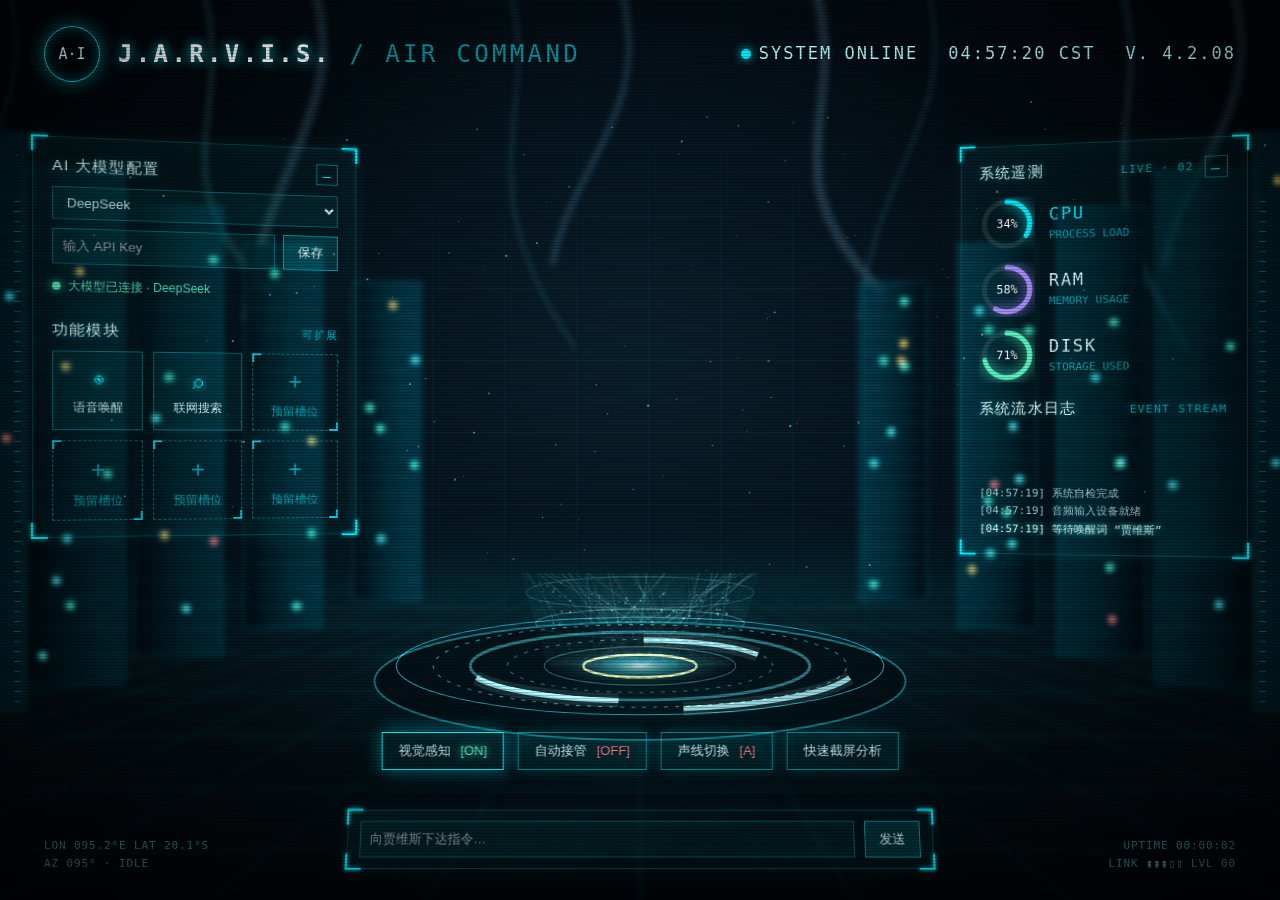
==== web_fullscreen_ui/index.html @ b46a2b18 "feat: initial Jarvis desktop core upload" ====
<!DOCTYPE html>
<html lang="zh-CN">
<head>
<meta charset="UTF-8">
<meta name="viewport" content="width=device-width, initial-scale=1">
<title>J.A.R.V.I.S / AIR COMMAND</title>
<script>window.__JARVIS_ERRORS__=window.__JARVIS_ERRORS__||[];addEventListener("error",function(e){window.__JARVIS_ERRORS__.push(String((e&&e.message)||"error"));});addEventListener("unhandledrejection",function(e){window.__JARVIS_ERRORS__.push(String((e&&e.reason&&e.reason.message)||(e&&e.reason)||"rejection"));});</script>
<style id="tw-preflight">
/*
1. Prevent padding and border from affecting element width. (https://github.com/mozdevs/cssremedy/issues/4)
2. Allow adding a border to an element by just adding a border-width. (https://github.com/tailwindcss/tailwindcss/pull/116)
*/

*,
::before,
::after {
  box-sizing: border-box; /* 1 */
  border-width: 0; /* 2 */
  border-style: solid; /* 2 */
  border-color: currentColor; /* 2 */
}

::before,
::after {
  --tw-content: '';
}

/*
1. Use a consistent sensible line-height in all browsers.
2. Prevent adjustments of font size after orientation changes in iOS.
3. Use a more readable tab size.
4. Use the user's configured `sans` font-family by default.
5. Use the user's configured `sans` font-feature-settings by default.
6. Use the user's configured `sans` font-variation-settings by default.
7. Disable tap highlights on iOS
*/

html,
:host {
  line-height: 1.5; /* 1 */
  -webkit-text-size-adjust: 100%; /* 2 */
  -moz-tab-size: 4; /* 3 */
  tab-size: 4; /* 3 */
  font-family: ui-sans-serif, system-ui, sans-serif, "Apple Color Emoji", "Segoe UI Emoji", "Segoe UI Symbol", "Noto Color Emoji"; /* 4 */
  font-feature-settings: normal; /* 5 */
  font-variation-settings: normal; /* 6 */
  -webkit-tap-highlight-color: transparent; /* 7 */
}

/*
1. Remove the margin in all browsers.
2. Inherit line-height from `html` so users can set them as a class directly on the `html` element.
*/

body {
  margin: 0; /* 1 */
  line-height: inherit; /* 2 */
}

/*
1. Add the correct height in Firefox.
2. Correct the inheritance of border color in Firefox. (https://bugzilla.mozilla.org/show_bug.cgi?id=190655)
3. Ensure horizontal rules are visible by default.
*/

hr {
  height: 0; /* 1 */
  color: inherit; /* 2 */
  border-top-width: 1px; /* 3 */
}

/*
Add the correct text decoration in Chrome, Edge, and Safari.
*/

abbr:where([title]) {
  text-decoration: underline dotted;
}

/*
Remove the default font size and weight for headings.
*/

h1,
h2,
h3,
h4,
h5,
h6 {
  font-size: inherit;
  font-weight: inherit;
}

/*
Reset links to optimize for opt-in styling instead of opt-out.
*/

a {
  color: inherit;
  text-decoration: inherit;
}

/*
Add the correct font weight in Edge and Safari.
*/

b,
strong {
  font-weight: bolder;
}

/*
1. Use the user's configured `mono` font-family by default.
2. Use the user's configured `mono` font-feature-settings by default.
3. Use the user's configured `mono` font-variation-settings by default.
4. Correct the odd `em` font sizing in all browsers.
*/

code,
kbd,
samp,
pre {
  font-family: ui-monospace, SFMono-Regular, Menlo, Monaco, Consolas, "Liberation Mono", "Courier New", monospace; /* 1 */
  font-feature-settings: normal; /* 2 */
  font-variation-settings: normal; /* 3 */
  font-size: 1em; /* 4 */
}

/*
Add the correct font size in all browsers.
*/

small {
  font-size: 80%;
}

/*
Prevent `sub` and `sup` elements from affecting the line height in all browsers.
*/

sub,
sup {
  font-size: 75%;
  line-height: 0;
  position: relative;
  vertical-align: baseline;
}

sub {
  bottom: -0.25em;
}

sup {
  top: -0.5em;
}

/*
1. Remove text indentation from table contents in Chrome and Safari. (https://bugs.chromium.org/p/chromium/issues/detail?id=999088, https://bugs.webkit.org/show_bug.cgi?id=201297)
2. Correct table border color inheritance in all Chrome and Safari. (https://bugs.chromium.org/p/chromium/issues/detail?id=935729, https://bugs.webkit.org/show_bug.cgi?id=195016)
3. Remove gaps between table borders by default.
*/

table {
  text-indent: 0; /* 1 */
  border-color: inherit; /* 2 */
  border-collapse: collapse; /* 3 */
}

/*
1. Change the font styles in all browsers.
2. Remove the margin in Firefox and Safari.
3. Remove default padding in all browsers.
*/

button,
input,
optgroup,
select,
textarea {
  font-family: inherit; /* 1 */
  font-feature-settings: inherit; /* 1 */
  font-variation-settings: inherit; /* 1 */
  font-size: 100%; /* 1 */
  font-weight: inherit; /* 1 */
  line-height: inherit; /* 1 */
  letter-spacing: inherit; /* 1 */
  color: inherit; /* 1 */
  margin: 0; /* 2 */
  padding: 0; /* 3 */
}

/*
Remove the inheritance of text transform in Edge and Firefox.
*/

button,
select {
  text-transform: none;
}

/*
1. Correct the inability to style clickable types in iOS and Safari.
2. Remove default button styles.
*/

button,
input:where([type='button']),
input:where([type='reset']),
input:where([type='submit']) {
  -webkit-appearance: button; /* 1 */
  background-color: transparent; /* 2 */
  background-image: none; /* 2 */
}

/*
Use the modern Firefox focus style for all focusable elements.
*/

:-moz-focusring {
  outline: auto;
}

/*
Remove the additional `:invalid` styles in Firefox. (https://github.com/mozilla/gecko-dev/blob/2f9eacd9d3d995c937b4251a5557d95d494c9be1/layout/style/res/forms.css#L728-L737)
*/

:-moz-ui-invalid {
  box-shadow: none;
}

/*
Add the correct vertical alignment in Chrome and Firefox.
*/

progress {
  vertical-align: baseline;
}

/*
Correct the cursor style of increment and decrement buttons in Safari.
*/

::-webkit-inner-spin-button,
::-webkit-outer-spin-button {
  height: auto;
}

/*
1. Correct the odd appearance in Chrome and Safari.
2. Correct the outline style in Safari.
*/

[type='search'] {
  -webkit-appearance: textfield; /* 1 */
  outline-offset: -2px; /* 2 */
}

/*
Remove the inner padding in Chrome and Safari on macOS.
*/

::-webkit-search-decoration {
  -webkit-appearance: none;
}

/*
1. Correct the inability to style clickable types in iOS and Safari.
2. Change font properties to `inherit` in Safari.
*/

::-webkit-file-upload-button {
  -webkit-appearance: button; /* 1 */
  font: inherit; /* 2 */
}

/*
Add the correct display in Chrome and Safari.
*/

summary {
  display: list-item;
}

/*
Removes the default spacing and border for appropriate elements.
*/

blockquote,
dl,
dd,
h1,
h2,
h3,
h4,
h5,
h6,
hr,
figure,
p,
pre {
  margin: 0;
}

fieldset {
  margin: 0;
  padding: 0;
}

legend {
  padding: 0;
}

ol,
ul,
menu {
  list-style: none;
  margin: 0;
  padding: 0;
}

/*
Reset default styling for dialogs.
*/
dialog {
  padding: 0;
}

/*
Prevent resizing textareas horizontally by default.
*/

textarea {
  resize: vertical;
}

/*
1. Reset the default placeholder opacity in Firefox. (https://github.com/tailwindlabs/tailwindcss/issues/3300)
2. Set the default placeholder color to the user's configured gray 400 color.
*/

input::placeholder,
textarea::placeholder {
  opacity: 1; /* 1 */
  color: #9ca3af; /* 2 */
}

/*
Set the default cursor for buttons.
*/

button,
[role="button"] {
  cursor: pointer;
}

/*
Make sure disabled buttons don't get the pointer cursor.
*/
:disabled {
  cursor: default;
}

/*
1. Make replaced elements `display: block` by default. (https://github.com/mozdevs/cssremedy/issues/14)
2. Add `vertical-align: middle` to align replaced elements more sensibly by default. (https://github.com/jensimmons/cssremedy/issues/14#issuecomment-634934210)
   This can trigger a poorly considered lint error in some tools but is included by design.
*/

img,
svg,
video,
canvas,
audio,
iframe,
embed,
object {
  display: block; /* 1 */
  vertical-align: middle; /* 2 */
}

/*
Constrain images and videos to the parent width and preserve their intrinsic aspect ratio. (https://github.com/mozdevs/cssremedy/issues/14)
*/

img,
video {
  max-width: 100%;
  height: auto;
}

/* Make elements with the HTML hidden attribute stay hidden by default */
[hidden]:where(:not([hidden="until-found"])) {
  display: none;
}

</style>
<style>
:root{--c:0,240,255;--cy:#00f0ff;--vi:#a78bfa;--gr:#5af0c0;--tx:#d8fbff}
html,body{height:100%;margin:0;overflow:hidden;background:#04090f;color:var(--tx);font-family:"Noto Sans SC","PingFang SC","Microsoft YaHei",sans-serif}
body{background:radial-gradient(ellipse at 50% 40%,#0a1f2c 0%,#050f17 55%,#02070c 100%)}
#bg{position:fixed;inset:0;width:100%;height:100%;z-index:0;filter:blur(2.5px) brightness(1.1) saturate(1.1);transform:scale(1.04);will-change:transform}
#fx{position:fixed;inset:0;z-index:0}
#stage{position:fixed;inset:0;z-index:2;perspective:1600px;transform-style:preserve-3d;pointer-events:none}
#rig{position:absolute;inset:0;transform-style:preserve-3d;will-change:transform}
#rig>*{pointer-events:auto}
.mono{font-family:"JetBrains Mono","SF Mono",Consolas,monospace}
/* 光学面板：无实体填充，仅微光渐变 + 描边 + 四角角标 */
.holo{position:absolute;background:linear-gradient(160deg,rgba(var(--c),.06),rgba(var(--c),.015) 60%,rgba(var(--c),.04));border:1px solid rgba(var(--c),.2);box-shadow:0 0 16px rgba(var(--c),.07),inset 0 0 24px rgba(var(--c),.05);padding:16px 18px}
.holo::before{content:"";position:absolute;inset:-2px;pointer-events:none;--k:linear-gradient(var(--cy),var(--cy));
background:var(--k) 0 0/16px 2px no-repeat,var(--k) 0 0/2px 16px no-repeat,var(--k) 100% 0/16px 2px no-repeat,var(--k) 100% 0/2px 16px no-repeat,var(--k) 0 100%/16px 2px no-repeat,var(--k) 0 100%/2px 16px no-repeat,var(--k) 100% 100%/16px 2px no-repeat,var(--k) 100% 100%/2px 16px no-repeat;filter:drop-shadow(0 0 2px var(--cy))}
.ttl{font-size:15px;letter-spacing:.08em;color:#eaffff;text-shadow:0 0 8px rgba(var(--c),.45);margin-bottom:10px;display:flex;justify-content:space-between;align-items:baseline}
.ttl small{font-size:11px;color:rgba(var(--c),.7)}
.fld{width:100%;background:rgba(var(--c),.05);border:1px solid rgba(var(--c),.3);color:var(--tx);padding:7px 9px;font-size:13px;outline:none;min-width:0}
.fld:focus{border-color:var(--cy);box-shadow:0 0 10px rgba(var(--c),.4)}
.fld option{background:#06121b}
.btn{background:rgba(var(--c),.14);border:1px solid rgba(var(--c),.55);color:#eaffff;padding:7px 14px;font-size:13px;cursor:pointer;white-space:nowrap;transition:.15s}
.btn:hover{background:rgba(var(--c),.3);box-shadow:0 0 14px rgba(var(--c),.6)}
.btn:focus-visible,.fld:focus-visible,.slot:focus-visible,.tog:focus-visible{outline:2px solid #fff;outline-offset:2px}
.badge{display:inline-flex;align-items:center;gap:7px;font-size:12px;color:var(--gr)}
.badge i{width:8px;height:8px;border-radius:50%;background:var(--gr);box-shadow:0 0 8px var(--gr)}
.badge.off{color:#ff7a8a}.badge.off i{background:#ff5a70;box-shadow:0 0 8px #ff5a70}
.grid3{display:grid;grid-template-columns:repeat(3,1fr);gap:10px}
.mod,.slot{aspect-ratio:1/.92;display:flex;flex-direction:column;align-items:center;justify-content:center;gap:4px;font-size:12px;cursor:pointer;background:rgba(var(--c),.05);border:1px solid rgba(var(--c),.35);color:var(--tx);transition:.15s;position:relative}
.mod:hover{background:rgba(var(--c),.18);box-shadow:0 0 14px rgba(var(--c),.45)}
.mod b{font-size:20px;font-weight:400;color:var(--cy);text-shadow:0 0 8px var(--cy)}
.slot{border:1px dashed rgba(var(--c),.4);color:rgba(var(--c),.65);background:transparent}
.slot::before,.slot::after{content:"";position:absolute;width:9px;height:9px;border:2px solid var(--cy);opacity:.8}
.slot::before{top:-1px;left:-1px;border-right:0;border-bottom:0}.slot::after{bottom:-1px;right:-1px;border-left:0;border-top:0}
.slot:hover{background:rgba(var(--c),.1);color:#fff}
.slot b{font-size:24px;font-weight:300}
.tel{display:flex;align-items:center;gap:14px;margin:12px 0}
.tel svg{width:56px;height:56px;transform:rotate(-90deg);flex:none}
.tel circle{fill:none;stroke-width:4}
.tel .bg{stroke:rgba(255,255,255,.1)}
.tel .fg{stroke-linecap:round;transition:stroke-dashoffset .8s;filter:drop-shadow(0 0 5px currentColor)}
.tel .v{position:absolute;top:0;left:0;width:56px;text-align:center;font-size:12px;line-height:56px}
.tel .n{font-size:17px;letter-spacing:.1em}.tel .s{font-size:11px;color:rgba(var(--c),.65)}
#log{font-size:11px;line-height:1.65;color:rgba(190,245,255,.85);height:112px;overflow:hidden;display:flex;flex-direction:column;justify-content:flex-end}
#log div{white-space:nowrap;overflow:hidden;text-overflow:ellipsis}
#log div:last-child{color:#fff;text-shadow:0 0 6px var(--cy)}
/* 中央 */
#sub{position:absolute;left:50%;top:38%;transform:translate(-50%,-50%);width:min(760px,56vw);text-align:center;font-size:clamp(20px,2.5vw,36px);font-weight:500;color:#f2ffff;letter-spacing:.04em;line-height:1.4;text-shadow:0 0 10px rgba(var(--c),.55),0 0 26px rgba(var(--c),.3),0 2px 4px #000;pointer-events:none;transition:opacity .3s}
#togs{position:absolute;left:50%;bottom:14.5%;transform:translateX(-50%);display:flex;gap:14px}
.tog{background:rgba(var(--c),.06);border:1px solid rgba(var(--c),.5);color:var(--tx);padding:8px 16px;font-size:13px;cursor:pointer;position:relative;box-shadow:0 0 14px rgba(var(--c),.2);transition:.15s;white-space:nowrap}
.tog:hover{background:rgba(var(--c),.2)}
.tog em{font-style:normal;margin-left:6px;color:#ff7a8a}
.tog.on em{color:var(--gr);text-shadow:0 0 8px var(--gr)}
.tog.on{border-color:var(--cy);box-shadow:0 0 18px rgba(var(--c),.5)}
#cmd{left:50%;bottom:3.5%;width:min(640px,46vw);transform:translateX(-50%) rotateX(16deg);transform-origin:50% 100%;display:flex;gap:10px;padding:10px 12px}
#top{position:fixed;z-index:3;left:0;right:0;top:0;display:flex;align-items:center;justify-content:space-between;padding:26px 44px;pointer-events:none}
.logo{width:56px;height:56px;border-radius:50%;border:1.5px solid var(--cy);display:grid;place-items:center;box-shadow:0 0 20px rgba(var(--c),.5),inset 0 0 14px rgba(var(--c),.3);margin-right:18px}
#pL{width:25%}#pL.collapsed{width:184px}#pR{width:22%}#pR.collapsed{width:176px}
.holo.side{transition:width .35s cubic-bezier(.2,.8,.2,1),padding .35s}
.side .mini{display:none}.side.collapsed{padding:10px 14px}.side.collapsed .full{display:none}.side.collapsed .mini{display:flex}
.mini{align-items:center;justify-content:space-between;gap:10px;font-size:13px;cursor:pointer;white-space:nowrap}
.cbtn{display:grid;place-items:center;background:none;border:1px solid rgba(var(--c),.45);color:var(--cy);width:22px;height:22px;line-height:1;cursor:pointer;font-size:15px;flex:none;padding:0}
.cbtn:hover,.mini:hover .cbtn{background:rgba(var(--c),.25);box-shadow:0 0 10px rgba(var(--c),.5)}
.ttl,.ttl *{white-space:nowrap}.ttl span:last-child{display:flex;align-items:center;gap:10px}
body::after{content:'';position:fixed;inset:0;z-index:5;pointer-events:none;background:repeating-linear-gradient(0deg,rgba(0,0,0,.22) 0 1px,transparent 1px 3px),radial-gradient(ellipse at 50% 45%,transparent 45%,rgba(0,0,0,.45) 100%)}
#grid{position:fixed;inset:0;z-index:0;pointer-events:none;background-image:linear-gradient(rgba(0,240,255,.045) 1px,transparent 1px),linear-gradient(90deg,rgba(0,240,255,.045) 1px,transparent 1px);background-size:72px 72px;-webkit-mask-image:radial-gradient(ellipse at 50% 45%,#000 15%,transparent 72%);mask-image:radial-gradient(ellipse at 50% 45%,#000 15%,transparent 72%)}
.hud{position:fixed;z-index:3;font:11px/1.7 "JetBrains Mono","SF Mono",Consolas,monospace;color:rgba(120,235,245,.5);letter-spacing:.08em;pointer-events:none;animation:bootIn 1s ease-out 3.8s backwards}
#hudL{left:44px;bottom:26px}#hudR{right:44px;bottom:26px;text-align:right}
.edge{position:fixed;z-index:3;top:22%;bottom:22%;width:7px;pointer-events:none;background:repeating-linear-gradient(0deg,rgba(0,240,255,.3) 0 1px,transparent 1px 10px);animation:bootIn 1s ease-out 3.8s backwards}
#eL{left:14px}#eR{right:14px}
@media(max-width:900px){.edge,.hud{display:none}}
@keyframes bootIn{from{opacity:0}to{opacity:1}}
#top{animation:bootIn 1s ease-out .2s backwards}
.holo,#togs{animation:bootIn 1s ease-out backwards}
#pL{animation-delay:2.8s}#pR{animation-delay:3.1s}#togs{animation-delay:3.4s}#cmd{animation-delay:3.7s}
#togs,#cmd{transition:opacity .6s}
body.calm #togs,body.calm #cmd{opacity:0;pointer-events:none}
@media(max-width:900px){.holo.side{display:none}#cmd{width:88vw}#togs{flex-wrap:wrap;width:92vw;justify-content:center}}
@media(prefers-reduced-motion:reduce){#rig{transition:none}}
</style>
</head>
<body>
<canvas id="bg"></canvas>
<div id="grid"></div>
<canvas id="fx"></canvas>

<div id="top" class="mono">
  <div style="display:flex;align-items:center">
    <div class="logo" style="font-size:15px">A·I</div>
    <div style="font-size:24px;letter-spacing:.14em"><b style="color:#fff;text-shadow:0 0 12px var(--cy)">J.A.R.V.I.S.</b> <span style="color:rgba(var(--c),.6)">/ AIR COMMAND</span></div>
  </div>
  <div style="font-size:17px;letter-spacing:.12em;color:#bff;display:flex;gap:30px;align-items:center">
    <span><i style="display:inline-block;width:10px;height:10px;border-radius:50%;background:var(--cy);box-shadow:0 0 10px var(--cy);margin-right:8px"></i><span id="stateTxt">SYSTEM ONLINE</span></span>
    <span id="clock">--:--:--</span><span>V. 4.2.08</span>
  </div>
</div>

<div id="stage"><div id="rig">

  <!-- 左翼 -->
  <section id="pL" class="holo side" style="left:2.5%;top:15%;transform:rotateY(14deg);transform-origin:0 50%">
    <div class="mini" tabindex="0" role="button" aria-label="展开 AI 大模型配置"><span class="badge off" id="miniM"><i></i><span>未连接</span></span><span class="cbtn">+</span></div>
    <div class="full">
    <div class="ttl"><span>AI 大模型配置</span><button class="cbtn" aria-label="收起">–</button></div>
    <select id="provider" class="fld" aria-label="服务商">
      <option>DeepSeek</option><option>OpenAI</option><option>Claude</option><option>通义千问</option><option>Kimi</option>
    </select>
    <div style="display:flex;gap:8px;margin:9px 0">
      <input id="apikey" type="password" class="fld" placeholder="输入 API Key" autocomplete="off">
      <button id="save" class="btn">保存</button>
    </div>
    <span id="mstat" class="badge off"><i></i><span>大模型未连接</span></span>
    <div class="ttl" style="margin-top:22px">功能模块 <small>可扩展</small></div>
    <div class="grid3" id="mods">
      <button class="mod" data-k="voice"><b>◉</b>语音唤醒</button>
      <button class="mod" data-k="search"><b>⌕</b>联网搜索</button>
      <button class="slot" data-slot="1"><b>+</b>预留槽位</button>
      <button class="slot" data-slot="2"><b>+</b>预留槽位</button>
      <button class="slot" data-slot="3"><b>+</b>预留槽位</button>
      <button class="slot" data-slot="4"><b>+</b>预留槽位</button>
    </div>
    </div>
  </section>

  <!-- 中央字幕与控制 -->
  <div id="sub">贾维斯已上线，喊贾维斯就能叫我</div>
  <div id="togs">
    <button class="tog on" data-k="vision">视觉感知 <em>[ON]</em></button>
    <button class="tog" data-k="auto">自动接管 <em>[OFF]</em></button>
    <button class="tog" data-k="voice-style">声线切换 <em>[A]</em></button>
    <button class="tog" data-k="shot">快速截屏分析</button>
  </div>
  <form id="cmd" class="holo" onsubmit="return false">
    <input id="cmdin" class="fld" placeholder="向贾维斯下达指令…" autocomplete="off">
    <button class="btn" id="send">发送</button>
  </form>

  <!-- 右翼 -->
  <section id="pR" class="holo side" style="right:2.5%;top:15%;transform:rotateY(-14deg);transform-origin:100% 50%">
    <div class="mini" tabindex="0" role="button" aria-label="展开系统遥测"><div class="mono" style="display:grid;gap:3px;font-size:12px;line-height:1.3"><span style="color:var(--cy)">CPU <b id="m-cpu" style="color:#fff">0%</b></span><span style="color:var(--vi)">RAM <b id="m-ram" style="color:#fff">0%</b></span><span style="color:var(--gr)">DISK <b id="m-disk" style="color:#fff">0%</b></span></div><span class="cbtn">+</span></div>
    <div class="full">
    <div class="ttl"><span>系统遥测</span><span><small class="mono">LIVE · 02</small><button class="cbtn" aria-label="收起">–</button></span></div>
    <div class="tel" style="color:var(--cy)"><div style="position:relative"><svg viewBox="0 0 44 44"><circle class="bg" cx="22" cy="22" r="18"/><circle class="fg" id="r-cpu" cx="22" cy="22" r="18" stroke="currentColor" stroke-dasharray="113.1" stroke-dashoffset="113.1"/></svg><span class="v mono" id="v-cpu" style="color:#fff">0%</span></div><div><div class="n mono">CPU</div><div class="s mono">PROCESS LOAD</div></div></div>
    <div class="tel" style="color:var(--vi)"><div style="position:relative"><svg viewBox="0 0 44 44"><circle class="bg" cx="22" cy="22" r="18"/><circle class="fg" id="r-ram" cx="22" cy="22" r="18" stroke="currentColor" stroke-dasharray="113.1" stroke-dashoffset="113.1"/></svg><span class="v mono" id="v-ram" style="color:#fff">0%</span></div><div><div class="n mono" style="color:var(--tx)">RAM</div><div class="s mono">MEMORY USAGE</div></div></div>
    <div class="tel" style="color:var(--gr)"><div style="position:relative"><svg viewBox="0 0 44 44"><circle class="bg" cx="22" cy="22" r="18"/><circle class="fg" id="r-disk" cx="22" cy="22" r="18" stroke="currentColor" stroke-dasharray="113.1" stroke-dashoffset="113.1"/></svg><span class="v mono" id="v-disk" style="color:#fff">0%</span></div><div><div class="n mono" style="color:var(--tx)">DISK</div><div class="s mono">STORAGE USED</div></div></div>
    <div class="ttl" style="margin-top:16px">系统流水日志 <small class="mono">EVENT STREAM</small></div>
    <div id="log" class="mono"></div>
    </div>
  </section>

</div></div>

<div class="hud" id="hudL"><div id="h-pos">LON --</div><div id="h-az">AZ --</div></div>
<div class="hud" id="hudR"><div id="h-up">UPTIME --</div><div id="h-link">LINK --</div></div>
<div class="edge" id="eL"></div><div class="edge" id="eR"></div>
<script>
(() => {
const $ = id => document.getElementById(id);
const hue = {idle:186, listening:160, thinking:265, speaking:192};
const stateLabel = {idle:'SYSTEM ONLINE', listening:'LISTENING', thinking:'PROCESSING', speaking:'SPEAKING'};
let state='idle', audio=0, audioT=0, ext=false;
let animating=true,rafId=0,parId=0,lastPaint=0,pageVisible=!document.hidden;

/* ============ Canvas 全息投影 ============ */
const cv=$('fx'), g=cv.getContext('2d');
let W,H,DPR;
function resize(){DPR=Math.min(devicePixelRatio||1,1);W=innerWidth;H=innerHeight;const RS=Math.min(1,1400/W,900/H);cv.width=Math.max(1,Math.round(W*DPR*RS));cv.height=Math.max(1,Math.round(H*DPR*RS));cv.style.width=W+'px';cv.style.height=H+'px';g.setTransform(DPR*RS,0,0,DPR*RS,0,0)}
addEventListener('resize',resize);resize();

/* ============ 虚化机房背景（低分辨率绘制 + CSS 模糊） ============ */
const bgc=$('bg'), bg=bgc.getContext('2d'), st=document.createElement('canvas'), sg=st.getContext('2d');
let leds=[], bw=1, bh=1;
function drawBG(){
  bw=bgc.width=st.width=Math.ceil(W/3);bh=bgc.height=st.height=Math.ceil(H/3);
  sg.setTransform(bw/W,0,0,bh/H,0,0);leds=[];
  const y0=H*.66, cx=W/2;
  // 地面
  let gr=sg.createLinearGradient(0,y0,0,H);gr.addColorStop(0,'rgba(12,34,44,.65)');gr.addColorStop(1,'rgba(2,6,10,.95)');
  sg.fillStyle=gr;sg.fillRect(0,y0,W,H-y0);
  sg.strokeStyle='rgba(0,220,240,.12)';sg.lineWidth=2;
  for(let k=-8;k<=8;k++){sg.beginPath();sg.moveTo(cx+k*W*.02,y0);sg.lineTo(cx+k*W*.17,H);sg.stroke()}
  for(let j=1;j<8;j++){const y=y0+(H-y0)*Math.pow(j/8,1.8);sg.beginPath();sg.moveTo(0,y);sg.lineTo(W,y);sg.stroke()}
  // 后墙微光
  gr=sg.createLinearGradient(0,y0-H*.12,0,y0);gr.addColorStop(0,'transparent');gr.addColorStop(1,'rgba(0,200,230,.1)');
  sg.fillStyle=gr;sg.fillRect(0,y0-H*.12,W,H*.12);
  // 顶部垂挂线缆
  sg.lineCap='round';
  for(let i=0;i<9;i++){const x=W*(.04+i*.115)+(i%2?20:-20);sg.strokeStyle=`rgba(${40+i%3*8},80,98,.6)`;sg.lineWidth=3+i%3*3;
    sg.beginPath();sg.moveTo(x,0);sg.bezierCurveTo(x+W*.03,H*.14,x-W*.04,H*.2,x+(i%2?1:-1)*W*.05,H*.3+i%4*H*.03);sg.stroke()}
  // 机柜（由远及近）
  for(let i=0;i<5;i++)for(const side of[-1,1]){
    const w=W*(.05+i*.008), h=H*(.34+i*.07), x=cx+side*(W*.19+i*W*.078)-w/2, b=y0+i*H*.03, t=b-h;
    gr=sg.createLinearGradient(x,0,x+w,0);gr.addColorStop(side<0?1:0,'rgba(0,80,100,.45)');gr.addColorStop(side<0?0:1,'rgba(4,12,18,.95)');
    sg.fillStyle=gr;sg.fillRect(x,t,w,h);
    sg.strokeStyle='rgba(0,200,230,.26)';sg.lineWidth=1.5;sg.strokeRect(x,t,w,h);
    sg.strokeStyle='rgba(0,200,230,.13)';
    for(let r=1;r<18;r++){const y=t+h*r/18;sg.beginPath();sg.moveTo(x+3,y);sg.lineTo(x+w-3,y);sg.stroke()}
    for(let k=0;k<16;k++)leds.push({x:x+w*(.12+Math.random()*.76),y:t+h*(.05+Math.random()*.9),r:1+Math.random()*4,p:Math.random()*6,th:-.3+Math.random()*.9,
      c:Math.random()<.06?'#ff6a6a':Math.random()<.2?'#ffbe5a':Math.random()<.5?'#5dffd0':'#5ff4ff'});
  }
  // 地面倒影光 + 暗角
  gr=sg.createRadialGradient(cx,H*.76,0,cx,H*.76,W*.3);gr.addColorStop(0,'rgba(0,240,255,.2)');gr.addColorStop(1,'transparent');
  sg.save();sg.translate(cx,H*.76);sg.scale(1,.3);sg.translate(-cx,-H*.76);sg.fillStyle=gr;sg.fillRect(0,H*.76-W*.3,W,W*.6);sg.restore();
  gr=sg.createRadialGradient(cx,H*.45,H*.25,cx,H*.45,Math.max(W,H)*.75);gr.addColorStop(0,'transparent');gr.addColorStop(1,'rgba(0,0,0,.78)');
  sg.fillStyle=gr;sg.fillRect(0,0,W,H);
  tickBG();
}
function tickBG(){if(!animating)return;
  bg.clearRect(0,0,bw,bh);bg.drawImage(st,0,0);bg.globalCompositeOperation='lighter';
  const n=performance.now()/1000,sx=bw/W,sy=bh/H;
  for(const l of leds)if(Math.sin(n*l.r+l.p)>l.th){bg.fillStyle=l.c;bg.globalAlpha=1;bg.fillRect(l.x*sx,l.y*sy,2.2,2.2)}
  bg.globalAlpha=1;bg.globalCompositeOperation='source-over';
}
addEventListener('resize',drawBG);drawBG();setInterval(tickBG,160);

const LM='AAAAAAAAAAAAAAAAAAAAAAAAAAAAAAAAAAAAAAAAAAAAAAAAAAAAAAAAAAAAAAAAAAAAAAAAAAAAAAAAAAAAAAAAAAAAAAAAAAHwAfvAAAAAAAAAAAAAAAAAAAAAAAAx37///+AAAAAGoABAAAAAAAAAAAAAIe8P///wAA8AAAAAA0AAAAAAAAAAAwADw////4AAIAAAAAAHAAAAAAAAAAALivwAf//wAAAAADAAP/wAHIAAAAAADsj38AH/+gAAAAAEAH///OAAAAgBgAAfw3/gB/+gAAAgAMHe///+/9gBAP/7/nbdrwD/+AAAH/Ag7H////////8H//////g8H/gAAAf/6//f////////Mf/////9H4D4A+AA+ev///////////AP/////4A0B4AAAD5/////////////Af1////gHgA4AAAP5///////////LwAHgD///gH0AAAAAG4/////////+AMAABAC///4D+AAAAGCx/////////4A4AAAAB////n/gAAAOCR/////////4A4AAAAAf///3/wAAAbH//////////9AgAAAAAP/////gAAADf//////////9AAAAAAAF////0YAAAB///////////8AAAAAAAD////8EAAAB///v///////5AAAAAAAD////+AAAAB/f5f///////wAAAAAAAD////gAAAAfxnwP///////jgAAAAAAD///+AAAAAPCb3///////+AAAAAAAAD///8AAAAAfCJf//////+ECAAAAAAAB///8AAAAAGDRf///////mMAAAAAAAA///8AAAAAH+Ai///////E8AAAAAAAAf//wAAAAAP/AA///////BgAAAAAAAAP//gAAAAAf/73///////gAAAAAAAAAD/AQAAAAAf//9/f/////gAAAAAAAAAF+AQAAAAB///+/n/////AAAAAAAAAAC+AAAAAAB///+fwH///+AAAAAAAAAAAeAwAAAAD////f/D///8gAAAAAAAAAAeGEAAAAD////v+B/j/AAAAAAAAAAAAPMAwAAAD////n+AfB+gAAAAAAAAAAAD8AAAAAD////34AeBfAgAAAAAAAAAAAPAAAAAH////3gAcAfAgAAAAAAAAAAADAAAAAD////6AAcAfgwAAAAAAAAAAABBwAAAD////8wAMATAIAAAAAAAAAAAAr/AAAB/////gAIASAAAAAAAAAAAAAAH/gAAA/////gACAAAIAAAAAAAAAAAAH/8AAAYH///AAAAsGAAAAAAAAAAAAAH/+AAAAB//+AAAAUOAAAAAAAAAAAAAP/+AAAAB//8AAAAc+gAAAAAAAAAAAAP//gAAAD//4AAAAMeBgAAAAAAAAAAAP//8AAAB//wAAAAGdCuAAAAAAAAAAAf///AAAA//wAAAACAAHgAAAAAAAAAAP///gAAA//wAAAAB4AHggAAAAAAAAAH///AAAAf/wAAAAACIDQIAAAAAAAAAH//+AAAAf/wAAAAAAAAAAAAAAAAAAAD//+AAAA//wgAAAAABxAAAAAAAAAAAD//8AAAA//wgAAAAAHxgBAAAAAAAAAA//8AAAA//zgAAAAAf/gAAAAAAAAAAAf/8AAAA//DgAAAAAf/gAAAAAAAAAAAf/8AAAAf/DAAAAAD//4CAAAAAAAAAAf/wAAAAf/DAAAAAH//4AAAAAAAAAAAf/AAAAAf+DAAAAAH//8AAAAAAAAAAAf/AAAAAP8AAAAAAH//+AAAAAAAAAAA/+AAAAAP8AAAAAAH//+AAAAAAAAAAA/8AAAAAH4AAAAAAD//+AAAAAAAAAAA/8AAAAAHwAAAAAADwf8AAAAAAAAAAA/gAAAAAAAAAAAAACAP4AAAAAAAAAAB/[base64]/8d/AAAAAAAAAAAAkAAAAAAACP/+H//////AAAAAAAAAAA+AAAAIf////+////////AAAAAAAOMKPAAAB///////////////gAAAH/8D//8AAAH//////////////4AAAF/////8AAAP///////////////4AAIf/////gwBwf///////////////4AAAH//////AAD////////////////wAAA///////+f//////////////////A/wH///////////////////////////////////////////////////////////////////////////////////////', _b=atob(LM), MW=180, MH=90;
const isLand=(la,lo)=>{const c=Math.floor((((lo+180)%360)+360)%360/2),r=Math.min(MH-1,Math.max(0,Math.floor((90-la)/2))),i=r*MW+c;return (_b.charCodeAt(i>>3)>>(7-(i&7)))&1};
const N=9000, pts=[], D=180/Math.PI;
for(let i=0;i<N;i++){const y=1-2*(i+.5)/N, r=Math.sqrt(1-y*y), a=i*2.399963, x=Math.cos(a)*r, z=Math.sin(a)*r;
  const la=Math.asin(-y)*D, lo=Math.atan2(x,z)*D, land=!!isLand(la,lo);
  if(!land&&Math.random()>.2)continue;
  const edge=land&&(!isLand(la+4,lo)||!isLand(la-4,lo)||!isLand(la,lo+4)||!isLand(la,lo-4));
  pts.push({sc:1+Math.random()*3.5,x,y,z,land,edge:edge&&Math.random()>.45,s:land?Math.random()*.8+.8:Math.random()*.5+.5})}
const ringsD=[{rot:-.45,a:1.75,b:.52,sp:.55,gold:1},{rot:.6,a:1.6,b:.44,sp:-.42,gold:0},{rot:1.4,a:1.45,b:.38,sp:.33,gold:0}];
const dust=Array.from({length:150},()=>({a:Math.random()*6.28,d:Math.random()**.7*2.8+.6,y:(Math.random()-.5)*2.6,p:Math.random()*6,s:Math.random()*1.6+.5,v:(Math.random()-.5)*.08}));
const sparks=Array.from({length:150},()=>({u:Math.random(),x:Math.random()*2-1,v:Math.random()*.25+.08,s:Math.random()*2+.8}));
const rays=Array.from({length:100},()=>({a:Math.random()*2-1,b:Math.random()*2-1,w:Math.random()*.7+.3,p:Math.random()*6}));

function proj(x,y,z,ay,ax,R,cx,cy){
  let c=Math.cos(ay),s=Math.sin(ay),x1=x*c+z*s,z1=-x*s+z*c;
  c=Math.cos(ax);s=Math.sin(ax);const y1=y*c-z1*s,z2=y*s+z1*c;
  const k=1/(1-z2*.22);return{x:cx+x1*R*k,y:cy+y1*R*k,z:z2,k};
}
const ripples=[];let lastRip=-9;
function toObj(vx,vy,vz,ay,ax){let c=Math.cos(ax),s=Math.sin(ax);const y=vy*c+vz*s,z1=-vy*s+vz*c;c=Math.cos(ay);s=Math.sin(ay);return[vx*c-z1*s,y,vx*s+z1*c]}
const flare=(x,y,len,th,ang,col)=>{g.save();g.translate(x,y);g.rotate(ang);const f=g.createLinearGradient(-len,0,len,0);f.addColorStop(0,'transparent');f.addColorStop(.5,col);f.addColorStop(1,'transparent');g.fillStyle=f;g.fillRect(-len,-th/2,len*2,th);g.restore()};

let bootT=null,lastT=0,hs=186,ang=-1.75,rph=0,pph=0,aph=0;
const P={sc:1,spin:.22,ring:1,pulse:3,beam:1,arc:1,inh:0,scan:0};
const ST={idle:{sc:1,spin:.22,ring:1,pulse:3,beam:1,arc:1,inh:0,scan:0},
  listening:{sc:.93,spin:.32,ring:.8,pulse:2,beam:.85,arc:.7,inh:1,scan:0},
  thinking:{sc:1,spin:.9,ring:3.4,pulse:8,beam:1.05,arc:2.2,inh:0,scan:1},
  speaking:{sc:1.02,spin:.3,ring:1.3,pulse:4,beam:1.1,arc:1.8,inh:0,scan:0}};
function frame(t){
  if(!animating||!pageVisible){rafId=0;lastT=0;return}
  rafId=requestAnimationFrame(frame);
  const frameInterval=state==='idle'?100:(state==='speaking'?33.4:41.7);
  if(t-lastPaint<frameInterval)return;
  lastPaint=t;
  t/=1000;
  if(bootT===null)bootT=location.hash==='#noboot'?-999:t;
  const T=t-bootT, dt=Math.min(.05,Math.max(0,t-lastT));lastT=t;
  const ss=(a,b)=>{const x=Math.max(0,Math.min(1,(T-a)/(b-a)));return x*x*(3-2*x)}, bBase=ss(0,1.3), bB=ss(1,2.5), bS=ss(2,3.8);
  const tg=ST[state];for(const k in tg)P[k]+=(tg[k]-P[k])*.05;
  hs+=(hue[state]-hs)*.08;ang+=dt*P.spin;rph+=dt*P.ring;pph+=dt*P.pulse;aph+=dt*P.arc;
  audio+=(audioT-audio)*.18;
  const breath=Math.sin(t*1.6)*.025+(state==='speaking'&&!ext?Math.abs(Math.sin(t*7))*.12:0);
  const lvl=Math.max(0,audio+breath), h=hs, L=(l,a)=>`hsla(${h},100%,${l}%,${a})`;
  const cx=W/2, cy=H*.38, R=Math.min(W*.17,H*.24)*(1+lvl*.25)*P.sc*(.8+.2*bS);
  const bx=cx, by=H*.74, rx=Math.min(W*.17,260), ry=rx*.2;
  g.clearRect(0,0,W,H);
  g.globalAlpha=.8;g.globalCompositeOperation='lighter';

  // 漂浮星尘
  dust.forEach(d=>{const a=d.a+t*d.v, x=cx+Math.cos(a)*d.d*R*1.15, y=cy+d.y*R*1.05+Math.sin(a*2)*R*.1, tw=.3+.7*Math.abs(Math.sin(t*1.2+d.p));
    g.fillStyle=d.p>5?`rgba(255,220,140,${.7*tw})`:L(80,.7*tw);g.fillRect(x,y,d.s,d.s)});

  // 体积光锥
  g.globalAlpha=Math.min(1,.8*bB*P.beam*(1+lvl*.8));
  const top0=cy+R*.9, top=by-(by-top0)*bB, wTop=R*.95*(.4+.6*bB), wBot=rx*.42;
  let gr=g.createLinearGradient(0,by,0,top);
  gr.addColorStop(0,L(65,.45));gr.addColorStop(.55,L(58,.15));gr.addColorStop(1,L(55,.05));
  g.fillStyle=gr;g.beginPath();g.moveTo(bx-wBot,by);g.lineTo(cx-wTop,top);g.lineTo(cx+wTop,top);g.lineTo(bx+wBot,by);g.fill();
  gr=g.createLinearGradient(0,by,0,top);gr.addColorStop(0,L(85,.32));gr.addColorStop(1,L(70,.03));
  g.fillStyle=gr;g.beginPath();g.moveTo(bx-wBot*.4,by);g.lineTo(cx-wTop*.4,top);g.lineTo(cx+wTop*.4,top);g.lineTo(bx+wBot*.4,by);g.fill();
  rays.forEach(r=>{const f=.5+.5*Math.sin(t*1.7+r.p);g.strokeStyle=L(80,(.05+.2*f)*r.w);g.lineWidth=r.w*2.2;g.beginPath();g.moveTo(bx+r.a*wBot,by);g.lineTo(cx+r.b*wTop,top);g.stroke()});
  for(let i=0;i<3;i++){const u=((t*.22+i/3)%1), y=by-(by-top)*u, w=wBot+(wTop-wBot)*u, a=Math.sin(u*Math.PI);
    g.strokeStyle=L(80,.55*a);g.lineWidth=1.4;g.beginPath();g.ellipse(cx,y,w,w*.14,0,0,Math.PI*2);g.stroke()}
  sparks.forEach(s=>{s.u+=s.v*.006*(1+lvl*3);if(s.u>1){s.u=0;s.x=Math.random()*2-1}
    const u=s.u,y=by-(by-top)*u,x=cx+s.x*(wBot+(wTop-wBot)*u)*.9;g.fillStyle=L(85,.85*Math.sin(u*Math.PI));g.fillRect(x,y,s.s,s.s)});

  // 底座
  g.globalAlpha=.8*bBase;
  g.globalCompositeOperation='source-over';
  g.fillStyle='rgba(4,12,18,.88)';g.beginPath();g.ellipse(bx,by+ry*.35,rx*1.22,ry*1.35,0,0,Math.PI*2);g.fill();
  g.strokeStyle=L(60,.55);g.lineWidth=2;g.stroke();
  g.globalCompositeOperation='lighter';
  for(let i=0;i<6;i++){const k=1.12-i*.17;g.strokeStyle=L(60+i*3,.75-i*.08);g.lineWidth=i===2?3:1.2;
    g.setLineDash(i%2?[4,7]:i===3?[rx*1.4,rx*.5]:[]);g.lineDashOffset=-t*(i%2?-18:24)*(i+1);
    g.beginPath();g.ellipse(bx,by,rx*k,ry*k,0,0,Math.PI*2);g.stroke()}
  g.setLineDash([]);
  for(let i=0;i<3;i++){const a0=aph*(.6+i*.3)*(i%2?-1:1)+i*2.1,k=1-i*.2;
    g.strokeStyle=L(85,.16);g.lineWidth=14;g.beginPath();g.ellipse(bx,by,rx*k,ry*k,0,a0,a0+1.1);g.stroke();
    g.strokeStyle=L(85,.86);g.lineWidth=5;g.beginPath();g.ellipse(bx,by,rx*k,ry*k,0,a0,a0+1.1);g.stroke()}
  g.shadowBlur=0;
  g.strokeStyle='rgba(255,215,120,.9)';g.lineWidth=2.5;g.beginPath();g.ellipse(bx,by,rx*.26,ry*.26,0,0,Math.PI*2);g.stroke();
  gr=g.createRadialGradient(bx,by,0,bx,by,rx*.5);gr.addColorStop(0,'rgba(255,255,255,.95)');gr.addColorStop(.25,L(65,.6));gr.addColorStop(1,'transparent');
  g.fillStyle=gr;g.save();g.translate(bx,by);g.scale(1,.22);g.translate(-bx,-by);g.beginPath();g.arc(bx,by,rx*.5,0,7);g.fill();g.restore();

  // 光晕 + 玻璃球体
  g.globalAlpha=.8*bS;
  gr=g.createRadialGradient(cx,cy,R*.4,cx,cy,R*2);gr.addColorStop(0,L(60,.1+lvl*.2));gr.addColorStop(1,'transparent');
  g.fillStyle=gr;g.beginPath();g.arc(cx,cy,R*2,0,7);g.fill();
  gr=g.createRadialGradient(cx,cy,R*.45,cx,cy,R*1.03);
  gr.addColorStop(0,L(55,.05));gr.addColorStop(.85,L(62,.14));gr.addColorStop(1,L(75,.36));
  g.fillStyle=gr;g.beginPath();g.arc(cx,cy,R*1.03,0,7);g.fill();

  // 聆听：能量向球心收拢；思考：扫描光带
  if(P.inh>.02)for(let i=0;i<3;i++){const u=((t*.5+i/3)%1);g.strokeStyle=L(75,.5*P.inh*Math.sin(u*Math.PI));g.lineWidth=1.2;g.beginPath();g.arc(cx,cy,R*(2.3-1.2*u),0,7);g.stroke()}
  if(P.scan>.02){const sy=cy+Math.sin(t*2.2)*R*.9,sb=g.createLinearGradient(0,sy-12,0,sy+12);sb.addColorStop(0,'transparent');sb.addColorStop(.5,L(85,.5*P.scan));sb.addColorStop(1,'transparent');g.fillStyle=sb;g.fillRect(cx-R*1.05,sy-12,R*2.1,24)}
  // 粒子地球
  const ay=ang, ax=.35;
  const cay=Math.cos(ay),say=Math.sin(ay),cax=Math.cos(ax),sax=Math.sin(ax);
  // 说话时在球面朝向我们的一侧激起水波
  if(lvl>.1&&t-lastRip>Math.max(.2,.6-lvl*.8)){lastRip=t;const vx=Math.random()*1.2-.6,vy=Math.random()*1.2-.6;ripples.push({t0:t,o:toObj(vx,vy,Math.sqrt(1-vx*vx-vy*vy),ay,ax)});if(ripples.length>7)ripples.shift()}
  for(const p of pts){
    let w=lvl*.05*(Math.sin(p.y*10-t*7)+.8*Math.sin(p.x*8+p.z*6-t*5.5)), glow=0;
    for(const rp of ripples){const age=t-rp.t0;if(age>2.4)continue;const th=Math.acos(Math.max(-1,Math.min(1,p.x*rp.o[0]+p.y*rp.o[1]+p.z*rp.o[2]))),dz=(th-age*1.5)/.3,e=Math.exp(-dz*dz)*(1-age/2.4);w+=.13*e*Math.cos(dz*3);glow+=e}
    const k2=(1+w)*(1+(1-bS)*(1-bS)*p.sc), px=p.x*k2, py=p.y*k2, pz=p.z*k2;
    const x1=px*cay+pz*say, z1=-px*say+pz*cay;
    const y1=py*cax-z1*sax, z2=py*sax+z1*cax;
    const pk=1/(1-z2*.22), qx=cx+x1*R*pk, qy=cy+y1*R*pk, d=(z2+1)/2;
    const s=p.s*pk*(1+lvl*.6+glow*.9)*(.6+.6*d);
    if(p.land){g.fillStyle=p.edge?`hsla(46,100%,74%,${.3+.7*d})`:`hsla(${h-6},100%,${72+d*24}%,${.3+.7*d})`}
    else g.fillStyle=L(62,.05+.28*d);
    g.fillRect(qx-s/2,qy-s/2,s,s);
    if(glow>.2){g.fillStyle=`rgba(220,255,255,${Math.min(.9,glow*.8)})`;g.fillRect(qx-s/2,qy-s/2,s,s)}
  }

  // 轨道环（细线 + 辉光 + 轨道光点）
  ringsD.forEach((rg,i)=>{
    g.save();g.translate(cx,cy);g.rotate(rg.rot+Math.sin(t*.25+i)*.1);
    const col=rg.gold?'255,205,110':'150,245,255';
    g.strokeStyle=`rgba(${col},.07)`;g.lineWidth=6;g.beginPath();g.ellipse(0,0,rg.a*R,rg.b*R,0,0,7);g.stroke();
    g.strokeStyle=`rgba(${col},.85)`;g.lineWidth=1;g.beginPath();g.ellipse(0,0,rg.a*R,rg.b*R,0,0,7);g.stroke();
    const an=rph*rg.sp+i*2.1;
    g.lineWidth=9;g.strokeStyle=`rgba(${col},.14)`;
    g.beginPath();g.ellipse(0,0,rg.a*R,rg.b*R,0,Math.min(an,an-.55),Math.max(an,an-.55));g.stroke();
    g.lineWidth=2.4;g.strokeStyle=`rgba(${col},.95)`;
    g.beginPath();g.ellipse(0,0,rg.a*R,rg.b*R,0,Math.min(an,an-.55),Math.max(an,an-.55));g.stroke();
    const px=Math.cos(an)*rg.a*R,py=Math.sin(an)*rg.b*R,pg=g.createRadialGradient(px,py,0,px,py,9);
    pg.addColorStop(0,'rgba(255,255,255,1)');pg.addColorStop(1,'transparent');g.fillStyle=pg;g.beginPath();g.arc(px,py,9,0,7);g.fill();
    if(rg.gold)for(let k=0;k<26;k++){const a=k*.51+t*rg.sp*.3,j=Math.sin(k*7.3)*R*.07;g.fillStyle=`rgba(255,215,130,${.4+.5*Math.abs(Math.sin(t*2+k))})`;g.fillRect(Math.cos(a)*(rg.a*R+j),Math.sin(a)*(rg.b*R+j),1.8,1.8)}
    g.restore();
  });

  // HUD 刻度环
  {const rr=R*1.2;g.save();g.translate(cx,cy);g.rotate(ang*.5);g.strokeStyle=L(75,.3);g.lineWidth=1;g.beginPath();
   for(let i=0;i<120;i++){const a=i/120*Math.PI*2,l=i%10===0?10:i%5===0?6:3;g.moveTo(Math.cos(a)*rr,Math.sin(a)*rr);g.lineTo(Math.cos(a)*(rr+l),Math.sin(a)*(rr+l))}
   g.stroke();g.rotate(-ang*.9);g.setLineDash([2,6]);g.strokeStyle=L(75,.22);g.beginPath();g.arc(0,0,R*1.42,0,7);g.stroke();g.setLineDash([]);
   g.lineWidth=2;g.strokeStyle=L(85,.45);for(let i=0;i<3;i++){const a=i*2.094+t*.3;g.beginPath();g.arc(0,0,R*1.3,a,a+.5);g.stroke()}
   g.restore();
   g.font='10px monospace';g.fillStyle=L(80,.4);
   for(let i=0;i<12;i++){const a=i*Math.PI/6+ang*.5;g.fillText(String(i*30).padStart(3,'0'),cx+Math.cos(a)*(rr+26)-9,cy+Math.sin(a)*(rr+26)+3)}}
  // 核心强光 + 星芒
  const pu=1+.12*Math.sin(pph)+lvl*.6;
  gr=g.createRadialGradient(cx,cy,0,cx,cy,R*.95*pu);
  gr.addColorStop(0,'rgba(255,255,255,.8)');gr.addColorStop(.1,L(85,.5));gr.addColorStop(.4,L(60,.13));gr.addColorStop(1,'transparent');
  g.fillStyle=gr;g.beginPath();g.arc(cx,cy,R*.95*pu,0,7);g.fill();
  flare(cx,cy,R*2.2*pu,2,0,'rgba(255,255,255,.55)');
  flare(cx,cy,R*1.5*pu,1.6,.62,'rgba(255,240,200,.45)');
  flare(cx,cy,R*1.6*pu,1.6,-.9,L(80,.45));
  flare(cx,cy,R*.75*pu,1.4,Math.PI/2,'rgba(255,255,255,.4)');
  // 镜头光斑
  const bkx=cx+R*1.55,bky=cy-R*1.1;
  gr=g.createRadialGradient(bkx,bky,0,bkx,bky,R*.13);gr.addColorStop(0,'rgba(255,190,90,.35)');gr.addColorStop(.8,'rgba(120,255,230,.25)');gr.addColorStop(1,'transparent');
  g.fillStyle=gr;g.beginPath();g.arc(bkx,bky,R*.13,0,7);g.fill();

  // 声波线
  g.strokeStyle=L(72,.85);g.lineWidth=1.6;g.beginPath();
  const wy=by-ry*2.2, ww=Math.min(W*.3,420);
  for(let x=-ww;x<=ww;x+=4){const e=1-Math.abs(x)/ww;const y=wy+Math.sin(x*.05+t*5)*(2+lvl*26)*e;x===-ww?g.moveTo(cx+x,y):g.lineTo(cx+x,y)}
  g.stroke();
}
rafId=requestAnimationFrame(frame);

/* ============ 鼠标微视差 ±3deg ============ */
let tmx=0,tmy=0,cmx=0,cmy=0;
addEventListener('mousemove',e=>{tmx=e.clientX/innerWidth*2-1;tmy=e.clientY/innerHeight*2-1;if(animating&&pageVisible&&!parId)parId=requestAnimationFrame(par)});
function par(){
  if(!animating||!pageVisible){parId=0;return}
  cmx+=(tmx-cmx)*.05;cmy+=(tmy-cmy)*.05;
  if(Math.abs(tmx-cmx)>.0005||Math.abs(tmy-cmy)>.0005){
    $('rig').style.transform=`rotateY(${(cmx*3).toFixed(3)}deg) rotateX(${(-cmy*3).toFixed(3)}deg)`;
    $('bg').style.transform=`translate3d(${(-cmx*10).toFixed(2)}px,${(-cmy*6).toFixed(2)}px,0) scale(1.04)`;
    parId=requestAnimationFrame(par);
  }else{
    parId=0;
  }
}
par();
addEventListener('visibilitychange',()=>{
  pageVisible=!document.hidden;
  if(!pageVisible){
    if(rafId){cancelAnimationFrame(rafId);rafId=0}
    if(parId){cancelAnimationFrame(parId);parId=0}
  }else if(animating){
    lastT=0;lastPaint=0;
    if(!rafId)rafId=requestAnimationFrame(frame);
  }
});

/* ============ UI 逻辑 ============ */
const clock=()=>$('clock').textContent=new Date().toLocaleTimeString('en-GB')+' CST';
clock();setInterval(clock,1000);
const emit=(n,d)=>dispatchEvent(new CustomEvent('jarvis:'+n,{detail:d}));
const ring=(k,v)=>{v=Math.max(0,Math.min(100,+v||0));$('r-'+k).style.strokeDashoffset=113.1*(1-v/100);$('v-'+k).textContent=$('m-'+k).textContent=Math.round(v)+'%'};
const logEl=$('log');
function addLog(line){
  const d=document.createElement('div');d.textContent='['+new Date().toLocaleTimeString('en-GB')+'] '+line;
  logEl.appendChild(d);while(logEl.children.length>7)logEl.firstChild.remove();
}
function setModelStatus(ok,name){
  const b=$('mstat');b.className='badge'+(ok?'':' off');
  b.lastChild.textContent=ok?`大模型已连接${name?' · '+name:''}`:'大模型未连接';
  const m=$('miniM');m.className='badge'+(ok?'':' off');m.lastChild.textContent=ok?(name||'已连接'):'未连接';
}
let typTimer=null,outTimer=null,outQueue=[],outToken=0;
function splitOutput(text){
  const raw=String(text||'').replace(/[\r\n\t]+/g,' ').replace(/\s+/g,' ').trim();
  if(!raw)return [];
  const parts=raw.split(/(?<=[。！？!?；;])(?![”’」』])/)
    .flatMap(s=>s.split(/(?<=[。！？!?；;][”’」』])/))
    .map(s=>s.trim()).filter(Boolean);
  const out=[];
  for(const p of parts){
    if(p.length<=56){out.push(p);continue}
    let rest=p;
    while(rest.length>56){
      let cut=Math.max(rest.lastIndexOf('，',56),rest.lastIndexOf(',',56),rest.lastIndexOf('、',56),rest.lastIndexOf('：',56));
      if(cut<28)cut=56;
      out.push(rest.slice(0,cut+1).trim());
      rest=rest.slice(cut+1).trim();
    }
    if(rest)out.push(rest);
  }
  if(out.length>1&&out[out.length-1].length<6)out[out.length-2]+=out.pop();
  return out;
}
function typeText(text,token){
  token=(token==null)?outToken:token;
  clearTimeout(typTimer);const s=$('sub');s.style.opacity='1';s.textContent='';let i=0;
  (function n(){
    if(token!==outToken)return;
    if(i<=text.length){s.textContent=text.slice(0,i++);typTimer=setTimeout(n,Math.max(18,52-text.length*.35))}
  })();
}
function clearOutput(token){
  token=(token==null)?outToken:token;
  if(token!==outToken)return;
  clearTimeout(outTimer);clearTimeout(typTimer);outQueue=[];
  const s=$('sub');s.style.opacity='0';
  outTimer=setTimeout(()=>{if(token===outToken){s.textContent='';s.style.opacity='1'}},300);
}
function showNextOutput(){
  clearTimeout(outTimer);clearTimeout(typTimer);
  if(!outQueue.length)return;
  const token=outToken;
  const sentence=outQueue.shift();
  typeText(sentence,token);
  if(outQueue.length){
    outTimer=setTimeout(showNextOutput,Math.max(2800,Math.min(7000,sentence.length*80+900)));
  }else{
    // 最后一句由 Python 在 TTS 播完后清空；这里留足 7 秒兜底，避免字幕永远挂着。
    outTimer=setTimeout(()=>clearOutput(token),Math.max(7000,Math.min(14000,sentence.length*120+3000)));
  }
}
function setOutput(text){
  wake();
  const parts=splitOutput(text);
  outToken++;clearTimeout(outTimer);clearTimeout(typTimer);
  outQueue=parts;
  if(!parts.length){clearOutput(outToken);return}
  $('sub').style.opacity='1';
  showNextOutput();
}
function setState(s){if(!hue[s])return;if(s!=='idle')wake();state=s;$('stateTxt').textContent=stateLabel[s]}
function setAudioLevel(v){audioT=Math.max(0,Math.min(1,+v||0));if(audioT>.12)wake()}
function setTelemetry(o={}){['cpu','ram','disk'].forEach(k=>{if(o[k]!=null)ring(k,o[k])})}

$('save').onclick=()=>{
  const d={provider:$('provider').value,apiKey:$('apikey').value};
  addLog('模型配置已提交: '+d.provider);emit('saveModel',d);
};
document.querySelectorAll('.slot').forEach(b=>b.onclick=()=>{addLog('预留槽位 #'+b.dataset.slot+' 被点击');emit('slot',{index:+b.dataset.slot})});
let mic=null;
async function toggleMic(){
  if(mic){clearInterval(mic.iv);mic.stream.getTracks().forEach(t=>t.stop());mic.ctx.close();mic=null;setAudioLevel(0);setState('idle');addLog('麦克风已关闭');return}
  try{const stream=await navigator.mediaDevices.getUserMedia({audio:true}),ctx=new AudioContext(),an=ctx.createAnalyser();an.fftSize=512;
    ctx.createMediaStreamSource(stream).connect(an);const buf=new Uint8Array(an.fftSize);
    const iv=setInterval(()=>{an.getByteTimeDomainData(buf);let sum=0;for(const v of buf){const x=(v-128)/128;sum+=x*x}
      const lv=Math.min(1,Math.sqrt(sum/buf.length)*5);ext=true;setAudioLevel(lv);setState(lv>.08?'speaking':'listening')},50);
    mic={stream,ctx,iv};setState('listening');addLog('麦克风已开启')}
  catch(e){addLog('无法访问麦克风')}
}
document.querySelectorAll('.mod').forEach(b=>b.onclick=()=>{addLog('模块触发: '+b.textContent);emit('module',{key:b.dataset.k});if(b.dataset.k==='voice')toggleMic()});
const voices=['A','B','C'];let vi=0;
document.querySelectorAll('.tog').forEach(b=>b.onclick=()=>{
  const k=b.dataset.k,em=b.querySelector('em');let d={key:k};
  if(k==='vision'||k==='auto'){const on=b.classList.toggle('on');em.textContent=on?'[ON]':'[OFF]';d.on=on}
  else if(k==='voice-style'){vi=(vi+1)%3;em.textContent='['+voices[vi]+']';d.voice=voices[vi]}
  addLog('开关: '+b.textContent.trim());emit('toggle',d);
});
$('cmd').addEventListener('submit',e=>e.preventDefault());
function sendCmd(){const v=$('cmdin').value.trim();if(!v)return;addLog('指令: '+v);emit('command',{text:v});$('cmdin').value=''}
$('send').onclick=sendCmd;
$('cmdin').addEventListener('keydown',e=>{if(e.key==='Enter')sendCmd()});

/* HUD 读数：经纬度取自球体当前正对我们的位置 */
const pad=n=>String(Math.floor(n)).padStart(2,'0');
setInterval(()=>{
  const deg=-ang*180/Math.PI, lon=(((deg+180)%360)+360)%360-180, up=performance.now()/1000;
  $('h-pos').textContent=`LON ${Math.abs(lon).toFixed(1).padStart(5,'0')}°${lon<0?'W':'E'}  LAT 20.1°S`;
  $('h-az').textContent=`AZ ${String(Math.floor(((deg%360)+360)%360)).padStart(3,'0')}° · ${state.toUpperCase()}`;
  $('h-up').textContent=`UPTIME ${pad(up/3600)}:${pad(up/60%60)}:${pad(up%60)}`;
  const k=Math.min(5,Math.round(3+audio*3));
  $('h-link').textContent=`LINK ${'▮'.repeat(k)}${'▯'.repeat(5-k)} LVL ${pad(audio*99)}`;
},200);

/* 沉浸模式：空闲 15 秒后面板自动收起并冻结 Canvas；有操作、声音或状态变化时恢复 */
let calm=false,lastAct=performance.now(),autoCol=[];
function wake(){lastAct=performance.now();if(!calm)return;calm=false;document.body.classList.remove('calm');autoCol.forEach(id=>$(id).classList.remove('collapsed'));autoCol=[];if(window.JarvisHUD)window.JarvisHUD.setAnimating(true)}
function enterCalm(){if(calm)return;calm=true;document.body.classList.add('calm');['pL','pR'].forEach(id=>{const p=$(id);if(!p.classList.contains('collapsed')){p.classList.add('collapsed');autoCol.push(id)}});if(window.JarvisHUD)window.JarvisHUD.setAnimating(false)}
['pointerdown','keydown','mousemove','touchstart'].forEach(ev=>addEventListener(ev,wake,{passive:true}));
setInterval(()=>{if(!calm&&state==='idle'&&performance.now()-lastAct>15000)enterCalm()},1000);
$('sub').textContent='';setTimeout(()=>setOutput('贾维斯已上线，喊贾维斯就能叫我'),location.hash==='#noboot'?0:3500);

/* 面板收起 / 展开 */
const setCol=(id,c)=>{$(id).classList.toggle('collapsed',c);try{localStorage.setItem('jv-'+id,c?1:0)}catch(e){}};
try{['pL','pR'].forEach(id=>{if(localStorage.getItem('jv-'+id)==='1')$(id).classList.add('collapsed')})}catch(e){}
document.querySelectorAll('.full .cbtn').forEach(b=>b.onclick=()=>setCol(b.closest('.side').id,true));
document.querySelectorAll('.mini').forEach(m=>{const f=()=>setCol(m.closest('.side').id,false);m.onclick=f;m.onkeydown=e=>{if(e.key==='Enter'||e.key===' '){e.preventDefault();f()}}});

/* ============ 对外接口 ============ */
window.JarvisUI={
  setState:s=>{ext=true;setState(s)},
  setAudioLevel:v=>{ext=true;setAudioLevel(v)},
  setOutput,
  clearOutput,
  setTelemetry:o=>{ext=true;setTelemetry(o)},
  setModelStatus,
  addLog,
  wake,calm:on=>on?enterCalm():wake(),
  collapsePanel:(n,c)=>setCol(n==='right'?'pR':'pL',c!==false),
  setAnimating:on=>{
    const next=!!on;
    if(next===animating)return;
    animating=next;
    if(next){
      lastT=0;lastPaint=0;
      if(pageVisible){
        if(!rafId)rafId=requestAnimationFrame(frame);
        if(!parId)parId=requestAnimationFrame(par);
      }
    }else{
      if(rafId){cancelAnimationFrame(rafId);rafId=0}
      if(parId){cancelAnimationFrame(parId);parId=0}
    }
  },
  getAnimating:()=>animating,
  setVoiceStyle:v=>{
    const i=voices.indexOf(v);
    if(i<0)return;
    vi=i;
    const b=document.querySelector('.tog[data-k=voice-style] em');
    if(b)b.textContent='['+v+']';
  }
};

/* 演示数据：一旦后端调用接口（ext=true）即自动停止 */
setTelemetry({cpu:34,ram:58,disk:71});setModelStatus(true,'DeepSeek');
['系统自检完成','音频输入设备就绪','等待唤醒词 “贾维斯”'].forEach(addLog);
setInterval(()=>{if(ext)return;setTelemetry({cpu:30+Math.random()*20,ram:56+Math.random()*6,disk:71})},2200);
})();
</script>

<script>
/* ===== J.A.R.V.I.S. 安全桥接适配层（不改任何视觉 CSS） ===== */
(() => {
  'use strict';
  const UI = window.JarvisUI;
  if (!UI) return;
  const errors = window.__JARVIS_ERRORS__ = window.__JARVIS_ERRORS__ || [];
  const stateMap = {IDLE:'idle', LISTENING:'listening', PERCEIVING:'thinking',
                    THINKING:'thinking', ACTING:'speaking', GUARD:'thinking'};
  const voiceMap = {
    A:{tts_voice:'云希', robot_voice:false},
    B:{tts_voice:'云扬', robot_voice:false},
    C:{robot_voice:true},
  };
  const apiQueue = [];
  let reported = false, lastOutput = '', lastGuard = '', lastConfigKey = '';
  let guardButtons = null, guardKey = null, readyTimer = 0;

  function callApi(name, ...args) {
    const api = window.pywebview && window.pywebview.api;
    if (api && typeof api[name] === 'function') {
      try { return Promise.resolve(api[name](...args)); }
      catch (e) { errors.push(String(e && e.message || e)); }
    }
    return new Promise(resolve => apiQueue.push({name, args, resolve}));
  }

  function flushQueue() {
    const api = window.pywebview && window.pywebview.api;
    if (!api) return;
    while (apiQueue.length) {
      const item = apiQueue.shift();
      try { item.resolve(api[item.name](...item.args)); }
      catch (e) { errors.push(String(e && e.message || e)); }
    }
  }

  function reportReady() {
    if (reported) return true;
    const api = window.pywebview && window.pywebview.api;
    if (!api || typeof api.report !== 'function') return false;
    try {
      api.report({bridge:'JarvisHUD', width:innerWidth, height:innerHeight,
                  dpr:devicePixelRatio || 1, state:'loaded'});
    } catch (e) {
      errors.push(String(e && e.message || e));
      return false;
    }
    reported = true;
    if (readyTimer) { clearInterval(readyTimer); readyTimer = 0; }
    UI.addLog('UI 桥接已就绪');
    dispatchEvent(new CustomEvent('jarvis:loaded', {detail:{
      width:innerWidth, height:innerHeight, dpr:devicePixelRatio || 1
    }}));
    flushQueue();
    return true;
  }

  function scheduleReady() {
    if (reportReady()) return;
    if (readyTimer) return;
    let n = 0;
    readyTimer = setInterval(() => {
      n++;
      if (reportReady() || n >= 20) { clearInterval(readyTimer); readyTimer = 0; }
    }, 250);
  }

  addEventListener('pywebviewready', scheduleReady);
  addEventListener('load', () => setTimeout(scheduleReady, 0));
  setTimeout(scheduleReady, 0);

  function setToggle(key, on) {
    const b = document.querySelector('.tog[data-k="' + key + '"]');
    if (!b) return;
    const em = b.querySelector('em');
    if (em) em.textContent = on ? '[ON]' : '[OFF]';
    b.classList.toggle('on', !!on);
  }

  function populateProviders(list) {
    if (!Array.isArray(list) || !list.length) return;
    const sel = document.getElementById('provider');
    if (!sel) return;
    const current = sel.value;
    sel.innerHTML = '';
    list.forEach(p => {
      const o = document.createElement('option');
      o.textContent = String(p);
      sel.appendChild(o);
    });
    if (list.map(String).includes(current)) sel.value = current;
  }

  function applyConfig(cfg) {
    if (!cfg || typeof cfg !== 'object') return;
    const key = JSON.stringify([cfg.ai_provider, cfg.tts_voice, cfg.robot_voice,
      cfg.vision_enabled, cfg.always_listen, !!cfg.api_key, cfg.providers]);
    if (key === lastConfigKey) return;
    lastConfigKey = key;
    if (cfg.providers) populateProviders(cfg.providers);
    if (cfg.ai_provider) {
      const sel = document.getElementById('provider');
      if (sel && [...sel.options].some(o => o.value === cfg.ai_provider)) sel.value = cfg.ai_provider;
    }
    if ('vision_enabled' in cfg) setToggle('vision', !!cfg.vision_enabled);
    if ('always_listen' in cfg) setToggle('auto', !!cfg.always_listen);
    if ('tts_voice' in cfg || 'robot_voice' in cfg) {
      const style = cfg.robot_voice ? 'C' : (String(cfg.tts_voice) === '云扬' ? 'B' : 'A');
      if (UI.setVoiceStyle) UI.setVoiceStyle(style);
    }
    UI.setModelStatus(!!cfg.api_key, cfg.ai_provider || '');
    const ak = document.getElementById('apikey');
    if (ak) ak.placeholder = cfg.api_key ? '已配置（留空保持不变）' : '输入 API Key';
  }

  function clearGuard(reset) {
    if (guardButtons) {
      guardButtons.forEach(b => b.remove());
      guardButtons = null;
    }
    document.querySelectorAll('.tog[data-k]').forEach(b => { b.style.display = ''; });
    if (guardKey) { removeEventListener('keydown', guardKey, true); guardKey = null; }
    if (reset) lastGuard = '';
  }

  function resolveGuard(ok) {
    callApi('resolve_guard', !!ok);
    UI.addLog(ok ? 'GUARD 用户确认执行' : 'GUARD 用户取消执行');
    clearGuard(false);
  }

  function handleGuard(guard) {
    if (!guard || !guard.desc) { if (lastGuard) clearGuard(true); return; }
    const desc = String(guard.desc);
    if (desc === lastGuard) return;
    lastGuard = desc;
    UI.setOutput('⚠ 高危操作待确认：' + desc + '。请选择确认或取消。');
    UI.addLog('GUARD  ' + desc);
    if (guardButtons) return;
    const togs = document.getElementById('togs');
    if (!togs) return;
    document.querySelectorAll('.tog[data-k]').forEach(b => { b.style.display = 'none'; });
    const yes = document.createElement('button');
    yes.type = 'button';
    yes.className = 'tog on';
    yes.textContent = '确认执行 [Y]';
    yes.onclick = () => resolveGuard(true);
    const no = document.createElement('button');
    no.type = 'button';
    no.className = 'tog';
    no.textContent = '取消 [N]';
    no.onclick = () => resolveGuard(false);
    togs.appendChild(yes);
    togs.appendChild(no);
    guardButtons = [yes, no];
    guardKey = e => {
      const k = String(e.key || '').toLowerCase();
      if (!lastGuard || (k !== 'y' && k !== 'n')) return;
      e.preventDefault();
      resolveGuard(k === 'y');
    };
    addEventListener('keydown', guardKey, true);
  }

  function update(payload) {
    payload = payload || {};
    const snap = payload.snap || {};
    if (snap.state) {
      UI.setState(stateMap[String(snap.state).toUpperCase()] || (snap.speaking ? 'speaking' : 'idle'));
    }
    if (snap.level != null) UI.setAudioLevel(snap.level);
    const out = (typeof payload.output === 'string' && payload.output.trim())
      ? payload.output : (snap.subtitle || '');
    if (out && out !== lastOutput) { lastOutput = out; UI.setOutput(out); }
    else if (!out && lastOutput) { lastOutput = ''; UI.clearOutput(); }
    const m = payload.metrics || {};
    if (m.cpu != null || m.memory != null || m.ram != null || m.disk != null) {
      UI.setTelemetry({cpu:m.cpu, ram:(m.memory !== undefined ? m.memory : m.ram), disk:m.disk});
    }
    applyConfig(payload.config);
    (payload.logs || []).forEach(line => { if (line) UI.addLog(String(line)); });
    if (payload.notice && payload.notice.message) {
      UI.addLog((payload.notice.ok === false ? '错误: ' : '') + payload.notice.message);
    }
    handleGuard(snap.guard);
  }

  window.JarvisHUD = {
    update,
    setAnimating:on => UI.setAnimating ? UI.setAnimating(on) : null,
    ready:scheduleReady,
    getDiagnostics:() => ({
      errors:errors.slice(-20), reported, lastOutput, lastGuard,
      apiReady:!!(window.pywebview && window.pywebview.api),
      animating:UI.getAnimating ? UI.getAnimating() : null
    })
  };

  addEventListener('jarvis:command', e => {
    const text = String((e.detail && e.detail.text) || '').trim();
    if (text) callApi('command', text);
  });
  addEventListener('jarvis:saveModel', e => {
    const d = e.detail || {};
    const patch = {ai_provider:String(d.provider || '')};
    const key = String(d.apiKey || '').trim();
    if (key) patch.api_key = key;
    callApi('save_config', patch);
  });
  addEventListener('jarvis:toggle', e => {
    const d = e.detail || {};
    if (d.key === 'vision') callApi('save_config', {vision_enabled:!!d.on});
    else if (d.key === 'auto') callApi('save_config', {always_listen:!!d.on});
    else if (d.key === 'voice-style') callApi('save_config', voiceMap[d.voice] || {});
    else if (d.key === 'shot') callApi('command', '截图');
  });
  addEventListener('keydown', e => {
    if (String(e.key || '') !== 'Escape') return;
    e.preventDefault();
    if (lastGuard) { resolveGuard(false); return; }
    UI.addLog('ESC 收起为灵动岛');
    callApi('collapse');
  }, true);
})();
</script>

</body>
</html>
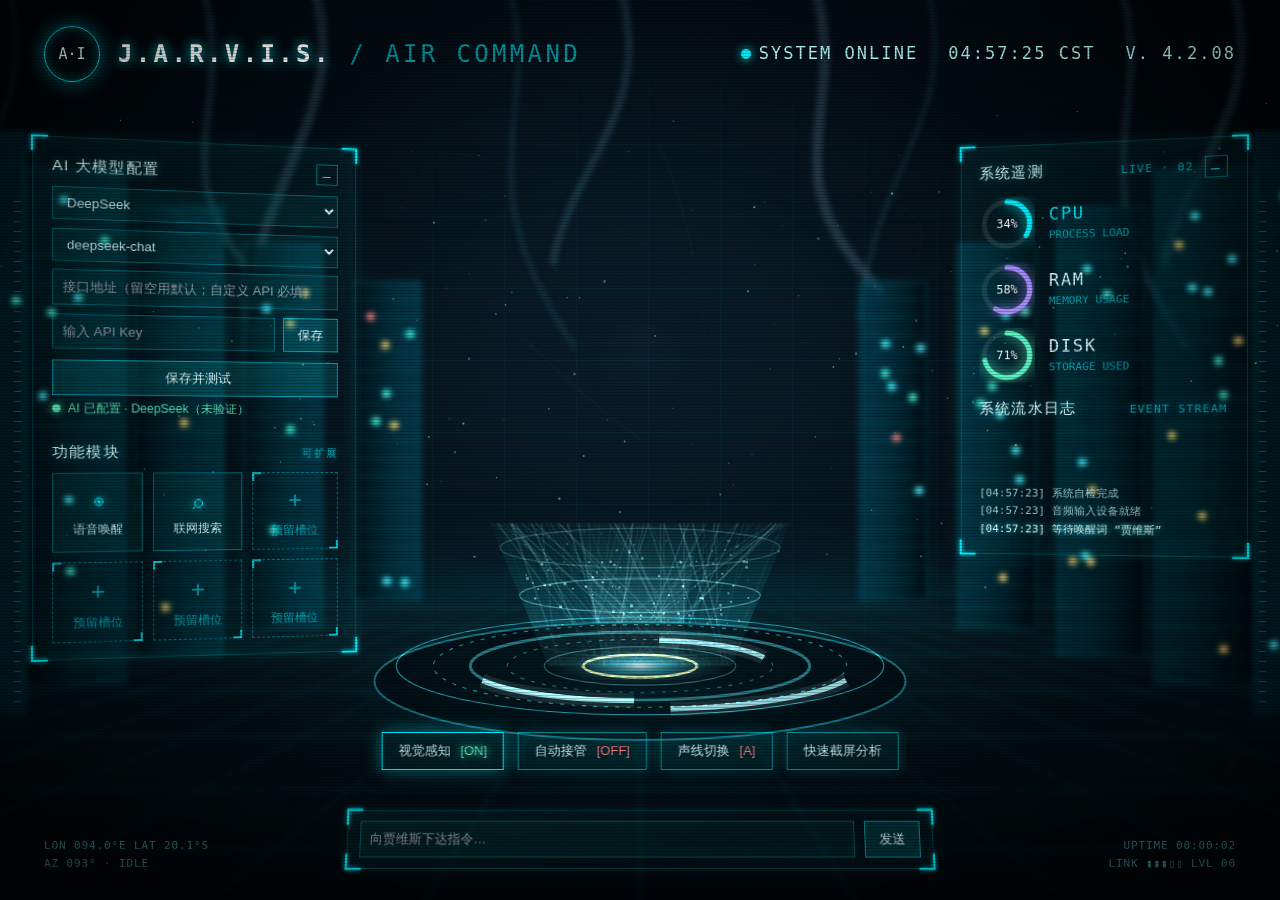
==== commit 4d09a81b: "fix: 修复语音链路卡死与 API Key 被空值覆盖 语音链路（"又卡死了"）： - 新增 audio_device.py：进程级 PortAudio 单例，各模块只关自己的流 - 新增 diag" ====
--- a/web_fullscreen_ui/index.html
+++ b/web_fullscreen_ui/index.html
@@ -497,12 +497,28 @@
     <div class="full">
     <div class="ttl"><span>AI 大模型配置</span><button class="cbtn" aria-label="收起">–</button></div>
     <select id="provider" class="fld" aria-label="服务商">
-      <option>DeepSeek</option><option>OpenAI</option><option>Claude</option><option>通义千问</option><option>Kimi</option>
+      <option>DeepSeek</option>
+      <option>通义千问 (Qwen)</option>
+      <option>智谱清言 (GLM)</option>
+      <option>Moonshot (Kimi)</option>
+      <option>Google Gemini</option>
+      <option>OpenAI (ChatGPT)</option>
+      <option>Anthropic Claude</option>
+      <option>自定义 API (OpenAI兼容)</option>
     </select>
+    <div style="display:grid;gap:8px;margin:9px 0">
+      <select id="aiModel" class="fld" aria-label="模型">
+        <option>deepseek-chat</option>
+        <option>deepseek-reasoner</option>
+      </select>
+      <input id="aiModelCustom" type="text" class="fld" placeholder="输入模型名（自定义服务商使用）" autocomplete="off" style="display:none">
+      <input id="aiUrl" type="url" class="fld" placeholder="接口地址（留空用默认；自定义 API 必填）" autocomplete="off">
+    </div>
     <div style="display:flex;gap:8px;margin:9px 0">
       <input id="apikey" type="password" class="fld" placeholder="输入 API Key" autocomplete="off">
       <button id="save" class="btn">保存</button>
     </div>
+    <button id="test" class="btn" style="width:100%;margin-top:2px">保存并测试</button>
     <span id="mstat" class="badge off"><i></i><span>大模型未连接</span></span>
     <div class="ttl" style="margin-top:22px">功能模块 <small>可扩展</small></div>
     <div class="grid3" id="mods">
@@ -517,7 +533,7 @@
   </section>
 
   <!-- 中央字幕与控制 -->
-  <div id="sub">贾维斯已上线，喊贾维斯就能叫我</div>
+  <div id="sub">贾维斯已上线，随时待命</div>
   <div id="togs">
     <button class="tog on" data-k="vision">视觉感知 <em>[ON]</em></button>
     <button class="tog" data-k="auto">自动接管 <em>[OFF]</em></button>
@@ -806,8 +822,8 @@
 }
 function setModelStatus(ok,name){
   const b=$('mstat');b.className='badge'+(ok?'':' off');
-  b.lastChild.textContent=ok?`大模型已连接${name?' · '+name:''}`:'大模型未连接';
-  const m=$('miniM');m.className='badge'+(ok?'':' off');m.lastChild.textContent=ok?(name||'已连接'):'未连接';
+  b.lastChild.textContent=ok?`AI 已配置${name?' · '+name:''}（未验证）`:'AI 未配置';
+  const m=$('miniM');m.className='badge'+(ok?'':' off');m.lastChild.textContent=ok?(name||'已配置'):'未配置';
 }
 let typTimer=null,outTimer=null,outQueue=[],outToken=0;
 function splitOutput(text){
@@ -828,16 +844,16 @@
     }
     if(rest)out.push(rest);
   }
-  if(out.length>1&&out[out.length-1].length<6)out[out.length-2]+=out.pop();
+  if(out.length>1&&out[out.length-1].length<3)out[out.length-2]+=out.pop();
   return out;
 }
 function typeText(text,token){
   token=(token==null)?outToken:token;
-  clearTimeout(typTimer);const s=$('sub');s.style.opacity='1';s.textContent='';let i=0;
-  (function n(){
-    if(token!==outToken)return;
-    if(i<=text.length){s.textContent=text.slice(0,i++);typTimer=setTimeout(n,Math.max(18,52-text.length*.35))}
-  })();
+  clearTimeout(typTimer);
+  const s=$('sub');
+  s.style.opacity='1';
+  // 字幕必须跟语音同步：整句立即出现，不再逐字打字拖慢半秒以上。
+  s.textContent=String(text||'');
 }
 function clearOutput(token){
   token=(token==null)?outToken:token;
@@ -873,9 +889,94 @@
 function setTelemetry(o={}){['cpu','ram','disk'].forEach(k=>{if(o[k]!=null)ring(k,o[k])})}
 
 $('save').onclick=()=>{
-  const d={provider:$('provider').value,apiKey:$('apikey').value};
+  const btn=$('save');
+  if(btn.disabled)return;
+  const d={
+    provider:$('provider').value,
+    model:getModelValue(),
+    url:$('aiUrl').value.trim(),
+    apiKey:$('apikey').value
+  };
+  btn.disabled=true;btn.textContent='保存中…';
   addLog('模型配置已提交: '+d.provider);emit('saveModel',d);
+  setTimeout(()=>{btn.disabled=false;btn.textContent='保存'},1500);
 };
+$('test').onclick=()=>{
+  const btn=$('test');
+  if(btn.disabled)return;
+  const d={
+    provider:$('provider').value,
+    model:getModelValue(),
+    url:$('aiUrl').value.trim(),
+    apiKey:$('apikey').value
+  };
+  btn.disabled=true;btn.textContent='测试连接中，请稍候…';
+  addLog('保存并测试 AI 连接…');emit('testModel',d);
+  // 测试请求有 25s 超时，30s 后恢复按钮作为兜底
+  setTimeout(()=>{btn.disabled=false;btn.textContent='保存并测试'},30000);
+};
+
+/* ============ 模型下拉：清单来自后端 LLM_PROVIDERS，按服务商自动切换 ============ */
+let providerModels = {
+  "DeepSeek": ["deepseek-chat", "deepseek-flash", "deepseek-v4-pro", "deepseek-reasoner"],
+  "通义千问 (Qwen)": ["qwen3.7-plus", "qwen3.8-flash", "qwen3.8-max-0902", "qwen3.7-flash", "qwen4-max-preview", "qwen-plus"],
+  "智谱清言 (GLM)": ["glm-5.3-flash", "glm-5.3", "glm-5.2", "glm-4.7", "glm-4.5-flash"],
+  "Moonshot (Kimi)": ["kimi-k3", "kimi-k2.6", "kimi-k3.1-pro", "kimi-k3.1-pro-highspeed", "kimi-k2.7-code"],
+  "Google Gemini": ["gemini-3.1-pro-preview", "gemini-3-flash-preview", "gemini-3.5-flash", "gemini-2.5-flash", "gemini-2.5-pro"],
+  "OpenAI (ChatGPT)": ["gpt-5.2", "gpt-5.2-chat", "gpt-5.3-codex", "gpt-5.1", "gpt-4o-mini"],
+  "Anthropic Claude": ["claude-sonnet-5-5", "claude-opus-5-5", "claude-haiku-5-5", "claude-fable-5-2", "claude-sonnet-4-6"],
+  "自定义 API (OpenAI兼容)": []
+};
+window.__jarvisSetProviderModels = m => {
+  if (m && typeof m === 'object') {
+    Object.assign(providerModels, m);
+  }
+};
+function syncModelSelect(selected){
+  const sel=$('aiModel'),custom=$('aiModelCustom');
+  if(!sel||!custom)return;
+  const provider=$('provider').value;
+  const list=Array.isArray(providerModels[provider])?providerModels[provider].slice():[];
+  const isCustomProvider=provider==='自定义 API (OpenAI兼容)';
+  sel.innerHTML='';
+  if(isCustomProvider){
+    sel.style.display='none';
+    custom.style.display='';
+    if(selected)custom.value=String(selected);
+    return;
+  }
+  sel.style.display='';
+  custom.style.display='none';
+  const values=list.map(String).filter(Boolean);
+  const current=String(selected||'').trim();
+  if(current&&current!=='__custom__'&&!values.includes(current))values.push(current);
+  values.forEach(m=>{const o=document.createElement('option');o.value=o.textContent=m;sel.appendChild(o)});
+  const other=document.createElement('option');
+  other.value='__custom__';other.textContent='其他模型（手动输入）';
+  sel.appendChild(other);
+  let want=current;
+  if(!want||![...sel.options].some(o=>o.value===want))want=values[0]||'__custom__';
+  sel.value=want;
+  if(want==='__custom__'){
+    custom.style.display='';
+    custom.value=current&&current!=='__custom__'?current:'';
+  }
+}
+function getModelValue(){
+  const provider=$('provider').value;
+  const sel=$('aiModel'),custom=$('aiModelCustom');
+  if(provider==='自定义 API (OpenAI兼容)')return custom?custom.value.trim():'';
+  if(sel&&sel.value==='__custom__')return custom?custom.value.trim():'';
+  return sel?sel.value.trim():'';
+}
+window.__jarvisSyncModelSelect=syncModelSelect;
+$('provider').addEventListener('change',()=>syncModelSelect(''));
+$('aiModel').addEventListener('change',()=>{
+  const custom=$('aiModelCustom'),sel=$('aiModel');
+  if(!custom||!sel)return;
+  custom.style.display=sel.value==='__custom__'?'':'none';
+  if(sel.value==='__custom__')custom.focus();
+});
 document.querySelectorAll('.slot').forEach(b=>b.onclick=()=>{addLog('预留槽位 #'+b.dataset.slot+' 被点击');emit('slot',{index:+b.dataset.slot})});
 let mic=null;
 async function toggleMic(){
@@ -917,7 +1018,7 @@
 function enterCalm(){if(calm)return;calm=true;document.body.classList.add('calm');['pL','pR'].forEach(id=>{const p=$(id);if(!p.classList.contains('collapsed')){p.classList.add('collapsed');autoCol.push(id)}});if(window.JarvisHUD)window.JarvisHUD.setAnimating(false)}
 ['pointerdown','keydown','mousemove','touchstart'].forEach(ev=>addEventListener(ev,wake,{passive:true}));
 setInterval(()=>{if(!calm&&state==='idle'&&performance.now()-lastAct>15000)enterCalm()},1000);
-$('sub').textContent='';setTimeout(()=>setOutput('贾维斯已上线，喊贾维斯就能叫我'),location.hash==='#noboot'?0:3500);
+$('sub').textContent='';setTimeout(()=>setOutput('贾维斯已上线，随时待命'),location.hash==='#noboot'?0:3500);
 
 /* 面板收起 / 展开 */
 const setCol=(id,c)=>{$(id).classList.toggle('collapsed',c);try{localStorage.setItem('jv-'+id,c?1:0)}catch(e){}};
@@ -963,6 +1064,7 @@
 
 /* 演示数据：一旦后端调用接口（ext=true）即自动停止 */
 setTelemetry({cpu:34,ram:58,disk:71});setModelStatus(true,'DeepSeek');
+syncModelSelect('deepseek-chat');
 ['系统自检完成','音频输入设备就绪','等待唤醒词 “贾维斯”'].forEach(addLog);
 setInterval(()=>{if(ext)return;setTelemetry({cpu:30+Math.random()*20,ram:56+Math.random()*6,disk:71})},2200);
 })();
@@ -989,8 +1091,14 @@
   function callApi(name, ...args) {
     const api = window.pywebview && window.pywebview.api;
     if (api && typeof api[name] === 'function') {
-      try { return Promise.resolve(api[name](...args)); }
-      catch (e) { errors.push(String(e && e.message || e)); }
+      // pywebview JS→Python 调用是同步阻塞 WebView2 UI 线程的；
+      // 用 setTimeout(0) 解耦，让调用不卡住页面交互和 evaluate_js 推送。
+      return new Promise(resolve => {
+        setTimeout(() => {
+          try { resolve(api[name](...args)); }
+          catch (e) { errors.push(String(e && e.message || e)); resolve(false); }
+        }, 0);
+      });
     }
     return new Promise(resolve => apiQueue.push({name, args, resolve}));
   }
@@ -1048,7 +1156,8 @@
     b.classList.toggle('on', !!on);
   }
 
-  function populateProviders(list) {
+  function populateProviders(list, models) {
+    if (models && window.__jarvisSetProviderModels) window.__jarvisSetProviderModels(models);
     if (!Array.isArray(list) || !list.length) return;
     const sel = document.getElementById('provider');
     if (!sel) return;
@@ -1060,28 +1169,39 @@
       sel.appendChild(o);
     });
     if (list.map(String).includes(current)) sel.value = current;
+    if (window.__jarvisSyncModelSelect) window.__jarvisSyncModelSelect(current);
   }
 
   function applyConfig(cfg) {
     if (!cfg || typeof cfg !== 'object') return;
-    const key = JSON.stringify([cfg.ai_provider, cfg.tts_voice, cfg.robot_voice,
-      cfg.vision_enabled, cfg.always_listen, !!cfg.api_key, cfg.providers]);
+    const keySet = !!(cfg.api_key || cfg.api_key_set);
+    const key = JSON.stringify([cfg.ai_provider, cfg.ai_model, cfg.ai_url, cfg.tts_voice, cfg.robot_voice,
+      cfg.vision_enabled, cfg.always_listen, keySet, cfg.api_key_hint, cfg.providers]);
     if (key === lastConfigKey) return;
     lastConfigKey = key;
-    if (cfg.providers) populateProviders(cfg.providers);
+    if (cfg.providers) populateProviders(cfg.providers, cfg.provider_models);
     if (cfg.ai_provider) {
       const sel = document.getElementById('provider');
       if (sel && [...sel.options].some(o => o.value === cfg.ai_provider)) sel.value = cfg.ai_provider;
     }
+    if (window.__jarvisSyncModelSelect) window.__jarvisSyncModelSelect(cfg.ai_model);
+    const url = document.getElementById('aiUrl');
+    if (url) url.value = String(cfg.ai_url || '');
     if ('vision_enabled' in cfg) setToggle('vision', !!cfg.vision_enabled);
     if ('always_listen' in cfg) setToggle('auto', !!cfg.always_listen);
     if ('tts_voice' in cfg || 'robot_voice' in cfg) {
       const style = cfg.robot_voice ? 'C' : (String(cfg.tts_voice) === '云扬' ? 'B' : 'A');
       if (UI.setVoiceStyle) UI.setVoiceStyle(style);
     }
-    UI.setModelStatus(!!cfg.api_key, cfg.ai_provider || '');
+    UI.setModelStatus(keySet, cfg.ai_provider || '');
     const ak = document.getElementById('apikey');
-    if (ak) ak.placeholder = cfg.api_key ? '已配置（留空保持不变）' : '输入 API Key';
+    if (ak) {
+      // 密钥明文不进页面, 但要把"已保存的是哪一把"写出来, 否则用户看到空框会以为没存住
+      const hint = String(cfg.api_key_hint || '');
+      ak.placeholder = keySet
+        ? (hint && hint !== '未配置' ? `已保存 ${hint} · 留空保持不变` : '已配置 · 留空保持不变')
+        : '输入 API Key';
+    }
   }
 
   function clearGuard(reset) {
@@ -1140,8 +1260,9 @@
       UI.setState(stateMap[String(snap.state).toUpperCase()] || (snap.speaking ? 'speaking' : 'idle'));
     }
     if (snap.level != null) UI.setAudioLevel(snap.level);
-    const out = (typeof payload.output === 'string' && payload.output.trim())
-      ? payload.output : (snap.subtitle || '');
+    const snapSub = String(snap.subtitle || '').trim();
+    const out = snapSub || ((typeof payload.output === 'string' && payload.output.trim())
+      ? payload.output : '');
     if (out && out !== lastOutput) { lastOutput = out; UI.setOutput(out); }
     else if (!out && lastOutput) { lastOutput = ''; UI.clearOutput(); }
     const m = payload.metrics || {};
@@ -1152,6 +1273,11 @@
     (payload.logs || []).forEach(line => { if (line) UI.addLog(String(line)); });
     if (payload.notice && payload.notice.message) {
       UI.addLog((payload.notice.ok === false ? '错误: ' : '') + payload.notice.message);
+      // 收到测试结果后恢复测试按钮
+      const testBtn = document.getElementById('test');
+      if (testBtn && testBtn.disabled) { testBtn.disabled = false; testBtn.textContent = '保存并测试'; }
+      const saveBtn = document.getElementById('save');
+      if (saveBtn && saveBtn.disabled) { saveBtn.disabled = false; saveBtn.textContent = '保存'; }
     }
     handleGuard(snap.guard);
   }
@@ -1173,10 +1299,25 @@
   });
   addEventListener('jarvis:saveModel', e => {
     const d = e.detail || {};
-    const patch = {ai_provider:String(d.provider || '')};
+    const patch = {
+      ai_provider:String(d.provider || ''),
+      ai_model:String(d.model || ''),
+      ai_url:String(d.url || '')
+    };
     const key = String(d.apiKey || '').trim();
     if (key) patch.api_key = key;
     callApi('save_config', patch);
+  });
+  addEventListener('jarvis:testModel', e => {
+    const d = e.detail || {};
+    const patch = {
+      ai_provider:String(d.provider || ''),
+      ai_model:String(d.model || ''),
+      ai_url:String(d.url || '')
+    };
+    const key = String(d.apiKey || '').trim();
+    if (key) patch.api_key = key;
+    callApi('test_llm', patch);
   });
   addEventListener('jarvis:toggle', e => {
     const d = e.detail || {};
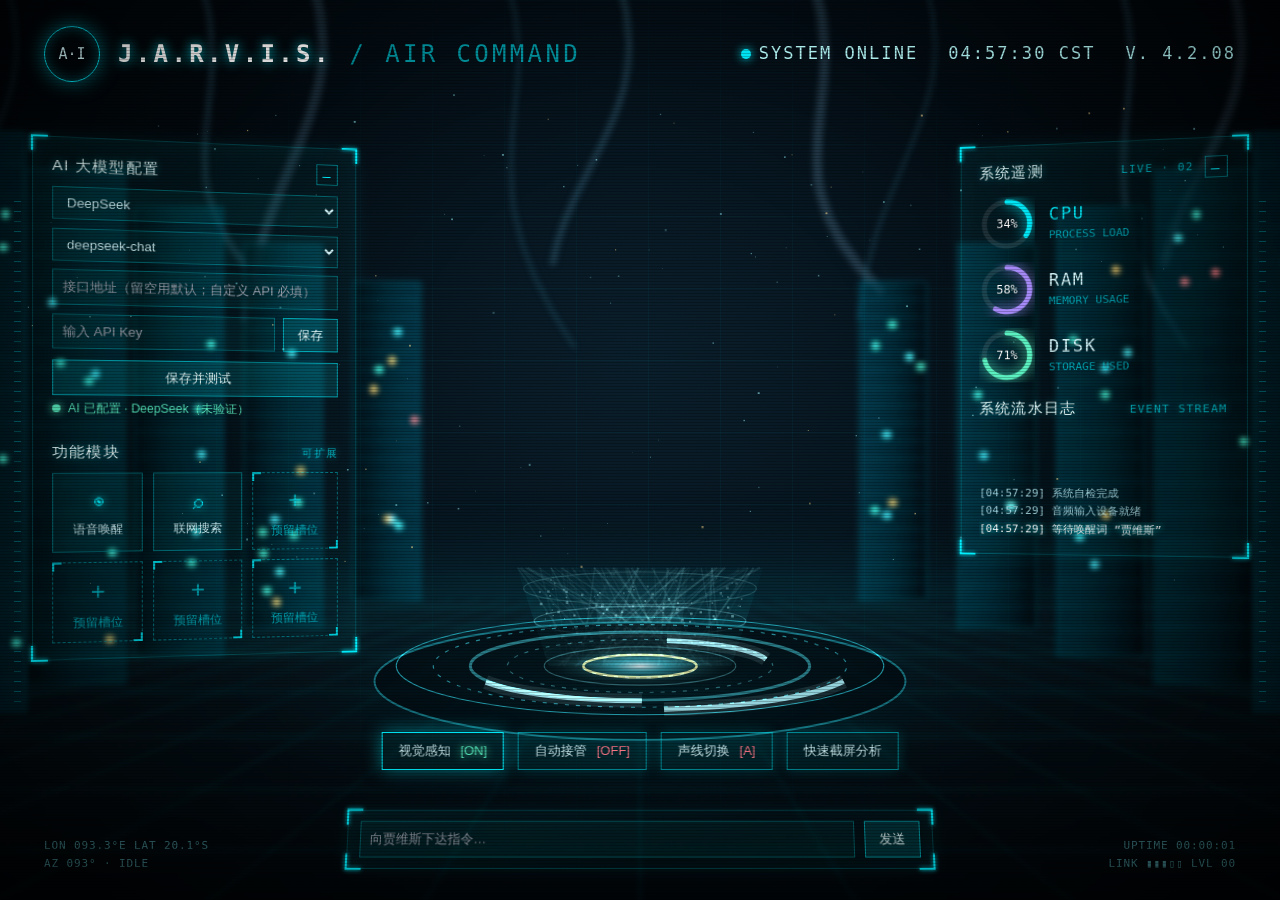
==== commit 2cba9ad5: "fix(HUD): 托盘化窗口与最小化后画面卡死 - 主窗口与全屏 HUD 都设 WS_EX_TOOLWINDOW, 不在任务栏多留一个 Python 图标 - HUD 增加 400ms 自愈巡检: " ====
--- a/web_fullscreen_ui/index.html
+++ b/web_fullscreen_ui/index.html
@@ -810,6 +810,24 @@
   }
 });
 
+/* 自愈：minimize→restore 之后 WebView2 有时不再派发 visibilitychange，
+   pageVisible 会永久停在 false，frame() 每帧开头就 return，画布保留最后一帧=画面卡死。
+   这里以 document.hidden 为准做兜底，不依赖事件是否到达。 */
+setInterval(()=>{
+  const visibleNow=!document.hidden&&document.visibilityState!=='hidden';
+  if(visibleNow!==pageVisible){
+    pageVisible=visibleNow;
+    if(!pageVisible){
+      if(rafId){cancelAnimationFrame(rafId);rafId=0}
+      if(parId){cancelAnimationFrame(parId);parId=0}
+    }
+  }
+  if(pageVisible&&animating){
+    if(!rafId){lastT=0;lastPaint=0;rafId=requestAnimationFrame(frame)}
+    if(!parId)parId=requestAnimationFrame(par);
+  }
+},400);
+
 /* ============ UI 逻辑 ============ */
 const clock=()=>$('clock').textContent=new Date().toLocaleTimeString('en-GB')+' CST';
 clock();setInterval(clock,1000);
@@ -1014,7 +1032,7 @@
 
 /* 沉浸模式：空闲 15 秒后面板自动收起并冻结 Canvas；有操作、声音或状态变化时恢复 */
 let calm=false,lastAct=performance.now(),autoCol=[];
-function wake(){lastAct=performance.now();if(!calm)return;calm=false;document.body.classList.remove('calm');autoCol.forEach(id=>$(id).classList.remove('collapsed'));autoCol=[];if(window.JarvisHUD)window.JarvisHUD.setAnimating(true)}
+function wake(){lastAct=performance.now();if(window.JarvisHUD)window.JarvisHUD.setAnimating(true);if(!calm)return;calm=false;document.body.classList.remove('calm');autoCol.forEach(id=>$(id).classList.remove('collapsed'));autoCol=[];}
 function enterCalm(){if(calm)return;calm=true;document.body.classList.add('calm');['pL','pR'].forEach(id=>{const p=$(id);if(!p.classList.contains('collapsed')){p.classList.add('collapsed');autoCol.push(id)}});if(window.JarvisHUD)window.JarvisHUD.setAnimating(false)}
 ['pointerdown','keydown','mousemove','touchstart'].forEach(ev=>addEventListener(ev,wake,{passive:true}));
 setInterval(()=>{if(!calm&&state==='idle'&&performance.now()-lastAct>15000)enterCalm()},1000);
